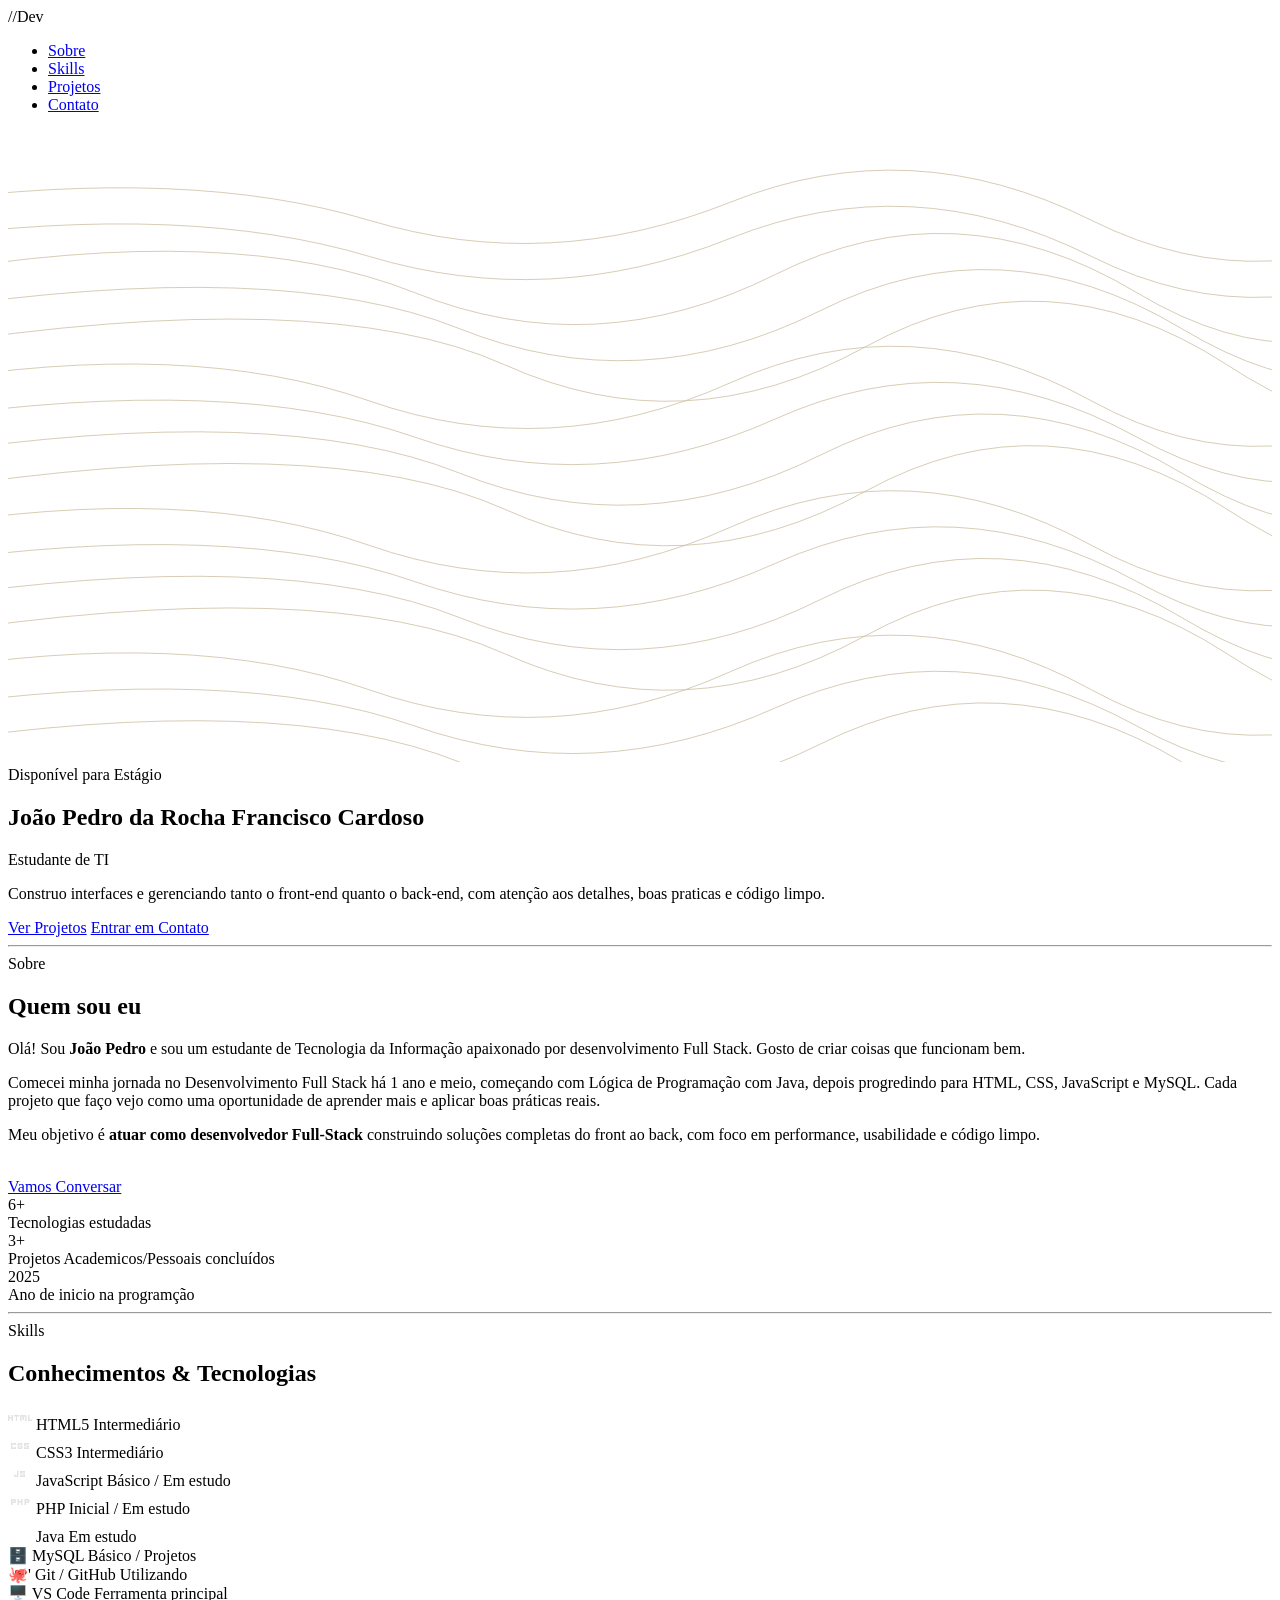
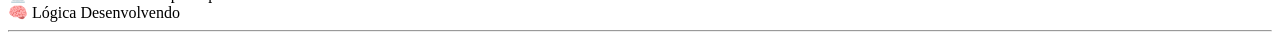
==== index.html @ 2a42d1b7 "Adicionando HTML e o CSS no códiogo." ====
<!doctype html>
<html lang="pt-BR">
  <head>
    <meta charset="UTF-8" />
    <meta name="viewport" content="width=device-width, initial-scale=1.0" />
    <title>Portfolio - Dev</title>
    <link rel="stylesheet" href="css/style.css" />
  </head>
  <body>
    <div class="cursor" id="cursor"></div>
    <div class="cursor-ring" id="cursor-ring"></div>

    <div id="progress-bar"></div>

    <header id="header">
      <div class="logo"><span>//</span>Dev</div>

      <nav id="nav">
        <ul>
          <li><a href="#sobre">Sobre</a></li>
          <li><a href="#conhecimento">Skills</a></li>
          <li><a href="#projetos">Projetos</a></li>
          <li><a href="#contato">Contato</a></li>
        </ul>
      </nav>

      <div class="hamburger" id="hamburger" aria-label="Menu">
        <span></span>
        <span></span>
        <span></span>
      </div>
    </header>

    <section id="hero">
      <div class="hero-lines" aria-hidden="true">
        <svg
          viewBox="0 0 1400 700"
          preserveAspectRatio="xMidYMid slice"
          xmlns="http://www.w3.org/2000/svg"
        >
          <g stroke="#c8b89a" stroke-width="0.8" fill="none">
            <path d="M-100,80 Q200,40 400,100 T800,80 T1200,100 T1600,80" />
            <path d="M-100,120 Q200,80 400,140 T800,120 T1200,140 T1600,120" />
            <path d="M-100,160 Q250,100 450,180 T850,160 T1250,180 T1600,160" />
            <path d="M-100,200 Q300,140 500,220 T900,200 T1300,220 T1600,200" />
            <path d="M-100,240 Q350,170 550,260 T950,240 T1350,260 T1600,240" />
            <path d="M-100,280 Q200,230 400,300 T800,280 T1200,300 T1600,280" />
            <path d="M-100,320 Q250,270 450,340 T850,320 T1250,340 T1600,320" />
            <path d="M-100,360 Q300,300 500,380 T900,360 T1300,380 T1600,360" />
            <path d="M-100,400 Q350,330 550,420 T950,400 T1350,420 T1600,400" />
            <path d="M-100,440 Q200,390 400,460 T800,440 T1200,460 T1600,440" />
            <path d="M-100,480 Q250,430 450,500 T850,480 T1250,500 T1600,480" />
            <path d="M-100,520 Q300,460 500,540 T900,520 T1300,540 T1600,520" />
            <path d="M-100,560 Q350,490 550,580 T950,560 T1350,580 T1600,560" />
            <path d="M-100,600 Q200,550 400,620 T800,600 T1200,620 T1600,600" />
            <path d="M-100,640 Q250,590 450,660 T850,640 T1250,660 T1600,640" />
            <path d="M-100,680 Q300,620 500,700 T900,680 T1300,700 T1600,680" />
          </g>
        </svg>
      </div>

      <div class="hero-content">
        <div class="hero-tag">Disponível para Estágio</div>
        <h1 class="hero-name">João Pedro da Rocha Francisco Cardoso</h1>
        <p class="hero-title">Estudante de TI</p>
        <p class="hero-desc">
          Construo interfaces e gerenciando tanto o front-end quanto o back-end,
          com atenção aos detalhes, boas praticas e código limpo.
        </p>
      </div>
      <div class="hero-cta">
        <a href="#projetos" class="btn"><span>Ver Projetos</span></a>
        <a href="#contato" class="btn btn-outline"
          ><span>Entrar em Contato</span></a
        >
      </div>
    </section>

    <hr class="divider" />

    <section id="sobre">
      <div class="section-label" data-num="01">Sobre</div>
      <h2 class="section-title">Quem sou eu</h2>

      <div class="sobre-grind reveal">
        <div class="sobre-text">
          <p>
            Olá! Sou <strong>João Pedro</strong> e sou um estudante de
            Tecnologia da Informação apaixonado por desenvolvimento Full Stack.
            Gosto de criar coisas que funcionam bem.
          </p>
          <p>
            Comecei minha jornada no Desenvolvimento Full Stack há 1 ano e meio,
            começando com Lógica de Programação com Java, depois progredindo
            para HTML, CSS, JavaScript e MySQL. Cada projeto que faço vejo como
            uma oportunidade de aprender mais e aplicar boas práticas reais.
          </p>
          <p>
            Meu objetivo é
            <strong> atuar como desenvolvedor Full-Stack</strong> construindo
            soluções completas do front ao back, com foco em performance,
            usabilidade e código limpo.
          </p>
          <br />
          <a href="#contato" class="btn btn-outline"
            ><span>Vamos Conversar</span></a
          >
        </div>

        <div class="sobre-stats">
          <div class="stat-item">
            <div class="stat-num">6<span>+ </span></div>
            <div class="stat-label">Tecnologias estudadas</div>
          </div>
          <div class="stat-item">
            <div class="stat-num">3<span>+ </span></div>
            <div class="stat-label">
              Projetos Academicos/Pessoais concluídos
            </div>
          </div>
          <div class="stat-item">
            <div class="stat-num">20<span>25</span></div>
            <div class="stat-label">Ano de inicio na programção</div>
          </div>
        </div>
      </div>
    </section>

    <hr class="divider" />

    <section id="conhecimentos">
      <div class="section-label" data-num="02">Skills</div>
      <h2 class="section-title">Conhecimentos &amp; Tecnologias</h2>

      <div class="skills-grid reveal">
        <div class="skill-card">
          <span class="skill-icon"><img src="img/html_24dp_E3E3E3_FILL0_wght400_GRAD0_opsz24.png" alt="HTML"></span>
          <span class="skill-name">HTML5</span>
          <span class="skill-level">Intermediário</span>
        </div>
        <div class="skill-card">
          <span class="skill-icon"><img src="img/css_24dp_E3E3E3_FILL0_wght400_GRAD0_opsz24.png" alt="CSS"></span>
          <span class="skill-name">CSS3</span>
          <span class="skill-level">Intermediário</span>
        </div>
        <div class="skill-card">
          <span class="skill-icon"><img src="img/javascript_24dp_E3E3E3_FILL0_wght400_GRAD0_opsz24.png" alt="JavaScript"></span>
          <span class="skill-name">JavaScript</span>
          <span class="skill-level">Básico / Em estudo</span>
        </div>
        <div class="skill-card">
          <span class="skill-icon"><img src="img/php_24dp_E3E3E3_FILL0_wght400_GRAD0_opsz24.png" alt="PHP"></span>
          <span class="skill-name">PHP</span>
          <span class="skill-level">Inicial / Em estudo</span>
        </div>
        <div class="skill-card">
          <span class="skill-icon"><img src="img/Java (4).png" alt="Java"></span>
          <span class="skill-name">Java</span>
          <span class="skill-level">Em estudo</span>
        </div>
        <div class="skill-card">
          <span class="skill-icon">🗄️</span>
          <span class="skill-name">MySQL</span>
          <span class="skill-level">Básico / Projetos</span>
        </div>
        <div class="skill-card">
          <span class="skill-icon">🐙'</span>
          <span class="skill-name">Git / GitHub</span>
          <span class="skill-level">Utilizando</span>
        </div>
        <div class="skill-card">
          <span class="skill-icon">🖥️</span>
          <span class="skill-name">VS Code</span>
          <span class="skill-level">Ferramenta principal</span>
        </div>
        <div class="skill-card">
          <span class="skill-icon">🧠</span>
          <span class="skill-name">Lógica</span>
          <span class="skill-level">Desenvolvendo</span>
        </div>
      </div>
    </section>

    <hr class="divider" />
  </body>
</html>
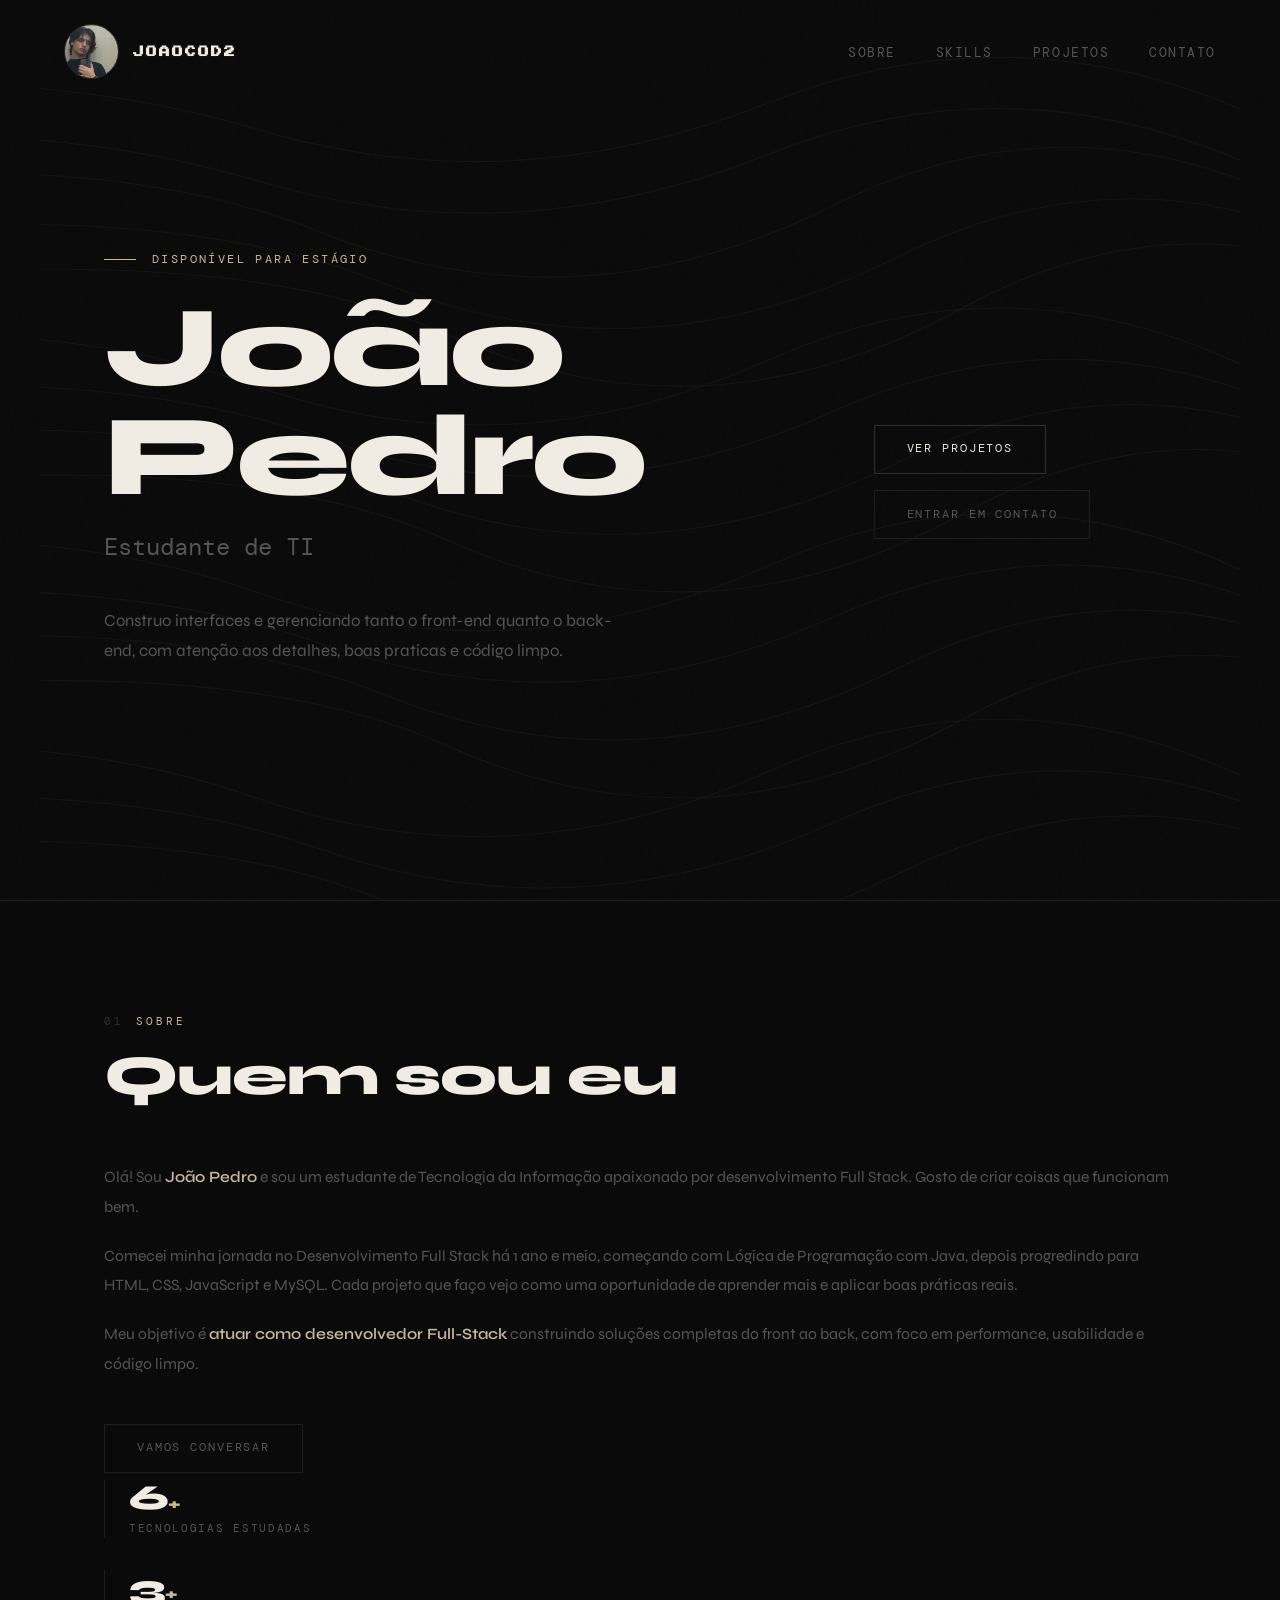
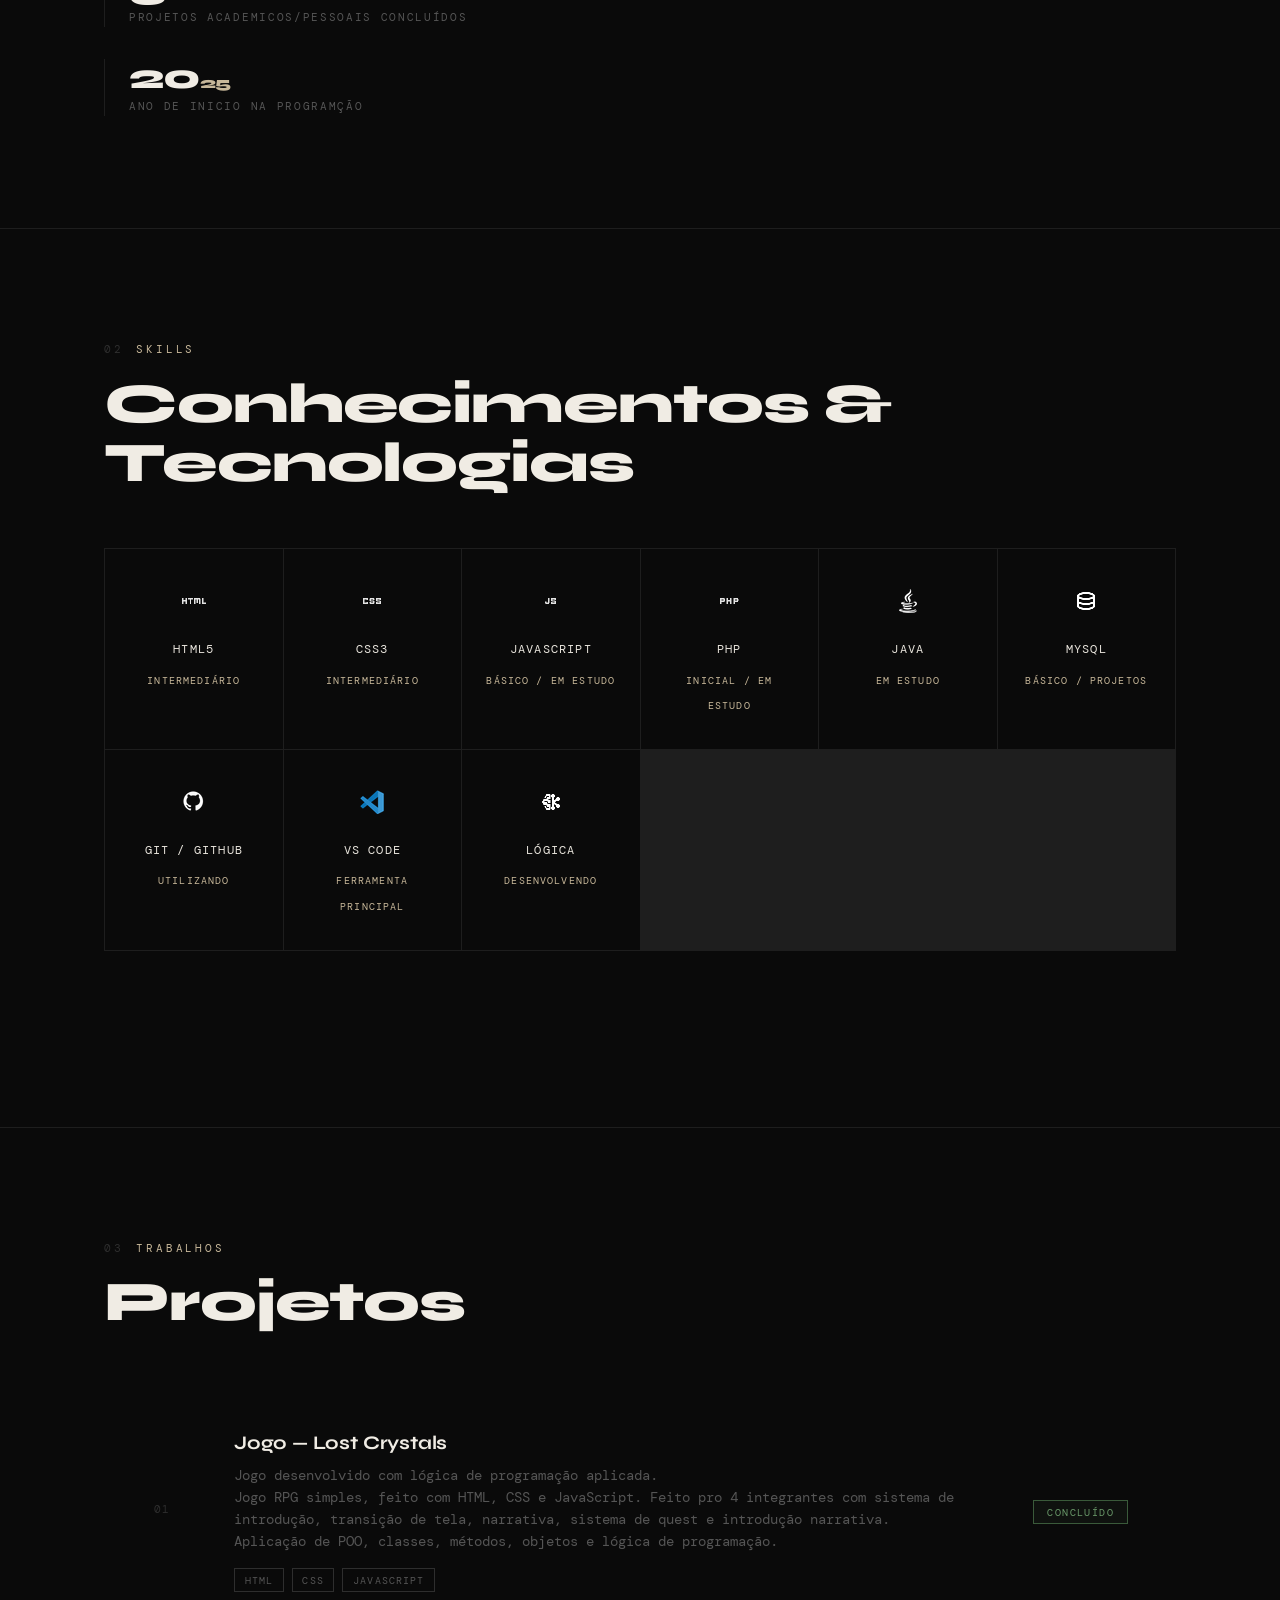
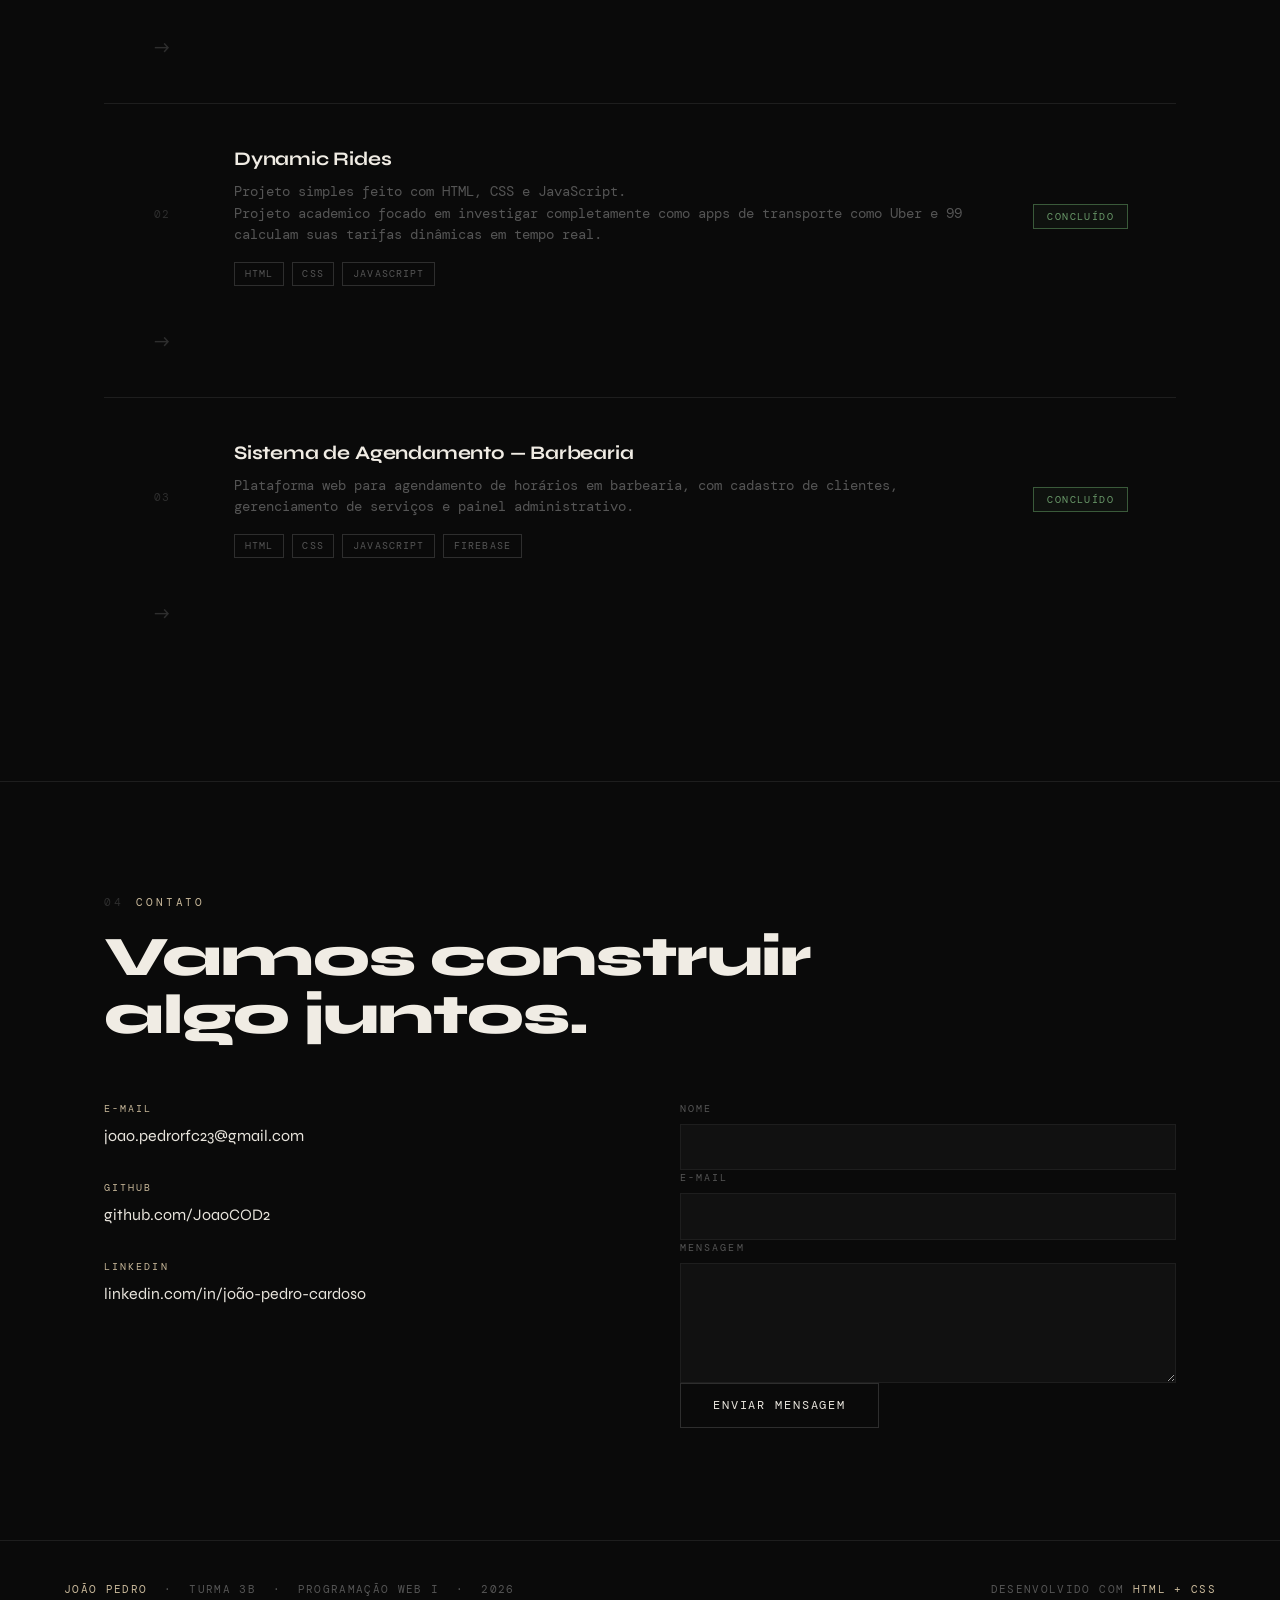
==== commit b59e99ed: "Corrigindo problemas para fazer deploy no GitHub Pages!" ====
--- a/index.html
+++ b/index.html
@@ -1,186 +1,413 @@
 <!doctype html>
 <html lang="pt-BR">
-  <head>
-    <meta charset="UTF-8" />
-    <meta name="viewport" content="width=device-width, initial-scale=1.0" />
-    <title>Portfolio - Dev</title>
-    <link rel="stylesheet" href="css/style.css" />
-  </head>
-  <body>
-    <div class="cursor" id="cursor"></div>
-    <div class="cursor-ring" id="cursor-ring"></div>
-
-    <div id="progress-bar"></div>
-
-    <header id="header">
-      <div class="logo"><span>//</span>Dev</div>
-
-      <nav id="nav">
-        <ul>
-          <li><a href="#sobre">Sobre</a></li>
-          <li><a href="#conhecimento">Skills</a></li>
-          <li><a href="#projetos">Projetos</a></li>
-          <li><a href="#contato">Contato</a></li>
-        </ul>
-      </nav>
-
-      <div class="hamburger" id="hamburger" aria-label="Menu">
-        <span></span>
-        <span></span>
-        <span></span>
-      </div>
-    </header>
-
-    <section id="hero">
-      <div class="hero-lines" aria-hidden="true">
-        <svg
-          viewBox="0 0 1400 700"
-          preserveAspectRatio="xMidYMid slice"
-          xmlns="http://www.w3.org/2000/svg"
-        >
-          <g stroke="#c8b89a" stroke-width="0.8" fill="none">
-            <path d="M-100,80 Q200,40 400,100 T800,80 T1200,100 T1600,80" />
-            <path d="M-100,120 Q200,80 400,140 T800,120 T1200,140 T1600,120" />
-            <path d="M-100,160 Q250,100 450,180 T850,160 T1250,180 T1600,160" />
-            <path d="M-100,200 Q300,140 500,220 T900,200 T1300,220 T1600,200" />
-            <path d="M-100,240 Q350,170 550,260 T950,240 T1350,260 T1600,240" />
-            <path d="M-100,280 Q200,230 400,300 T800,280 T1200,300 T1600,280" />
-            <path d="M-100,320 Q250,270 450,340 T850,320 T1250,340 T1600,320" />
-            <path d="M-100,360 Q300,300 500,380 T900,360 T1300,380 T1600,360" />
-            <path d="M-100,400 Q350,330 550,420 T950,400 T1350,420 T1600,400" />
-            <path d="M-100,440 Q200,390 400,460 T800,440 T1200,460 T1600,440" />
-            <path d="M-100,480 Q250,430 450,500 T850,480 T1250,500 T1600,480" />
-            <path d="M-100,520 Q300,460 500,540 T900,520 T1300,540 T1600,520" />
-            <path d="M-100,560 Q350,490 550,580 T950,560 T1350,580 T1600,560" />
-            <path d="M-100,600 Q200,550 400,620 T800,600 T1200,620 T1600,600" />
-            <path d="M-100,640 Q250,590 450,660 T850,640 T1250,660 T1600,640" />
-            <path d="M-100,680 Q300,620 500,700 T900,680 T1300,700 T1600,680" />
-          </g>
-        </svg>
-      </div>
-
-      <div class="hero-content">
-        <div class="hero-tag">Disponível para Estágio</div>
-        <h1 class="hero-name">João Pedro da Rocha Francisco Cardoso</h1>
-        <p class="hero-title">Estudante de TI</p>
-        <p class="hero-desc">
-          Construo interfaces e gerenciando tanto o front-end quanto o back-end,
-          com atenção aos detalhes, boas praticas e código limpo.
+
+<head>
+  <meta charset="UTF-8" />
+  <meta name="viewport" content="width=device-width, initial-scale=1.0" />
+  <title>Portfolio - Dev</title>
+  <link rel="stylesheet" href="css/style.css" />
+</head>
+
+<body>
+  <div id="progress-bar"></div>
+
+  <header id="header">
+    <div class="logo reveal">
+      <img src="img/icone.jpg" alt="Logo João Pedro" class="logo-icon" />
+      <span class="logo-text">JOAOCOD2</span>
+    </div>
+
+    <nav id="nav">
+      <ul>
+        <li><a href="#sobre">Sobre</a></li>
+        <li><a href="#conhecimento">Skills</a></li>
+        <li><a href="#projetos">Projetos</a></li>
+        <li><a href="#contato">Contato</a></li>
+      </ul>
+    </nav>
+
+    <div class="hamburger" id="hamburger" aria-label="Menu">
+      <span></span>
+      <span></span>
+      <span></span>
+    </div>
+  </header>
+
+  <section id="hero">
+    <div class="hero-lines" aria-hidden="true">
+      <svg viewBox="0 0 1400 700" preserveAspectRatio="xMidYMid slice" xmlns="http://www.w3.org/2000/svg">
+        <g stroke="#c8b89a" stroke-width="0.8" fill="none">
+          <path d="M-100,80 Q200,40 400,100 T800,80 T1200,100 T1600,80" />
+          <path d="M-100,120 Q200,80 400,140 T800,120 T1200,140 T1600,120" />
+          <path d="M-100,160 Q250,100 450,180 T850,160 T1250,180 T1600,160" />
+          <path d="M-100,200 Q300,140 500,220 T900,200 T1300,220 T1600,200" />
+          <path d="M-100,240 Q350,170 550,260 T950,240 T1350,260 T1600,240" />
+          <path d="M-100,280 Q200,230 400,300 T800,280 T1200,300 T1600,280" />
+          <path d="M-100,320 Q250,270 450,340 T850,320 T1250,340 T1600,320" />
+          <path d="M-100,360 Q300,300 500,380 T900,360 T1300,380 T1600,360" />
+          <path d="M-100,400 Q350,330 550,420 T950,400 T1350,420 T1600,400" />
+          <path d="M-100,440 Q200,390 400,460 T800,440 T1200,460 T1600,440" />
+          <path d="M-100,480 Q250,430 450,500 T850,480 T1250,500 T1600,480" />
+          <path d="M-100,520 Q300,460 500,540 T900,520 T1300,540 T1600,520" />
+          <path d="M-100,560 Q350,490 550,580 T950,560 T1350,580 T1600,560" />
+          <path d="M-100,600 Q200,550 400,620 T800,600 T1200,620 T1600,600" />
+          <path d="M-100,640 Q250,590 450,660 T850,640 T1250,660 T1600,640" />
+          <path d="M-100,680 Q300,620 500,700 T900,680 T1300,700 T1600,680" />
+        </g>
+      </svg>
+    </div>
+
+    <div class="hero-content">
+      <div class="hero-tag">Disponível para Estágio</div>
+      <h1 class="hero-name">João Pedro</h1>
+      <p class="hero-title">Estudante de TI</p>
+      <p class="hero-desc">
+        Construo interfaces e gerenciando tanto o front-end quanto o back-end,
+        com atenção aos detalhes, boas praticas e código limpo.
+      </p>
+    </div>
+    <div class="hero-cta">
+      <a href="#projetos" class="btn"><span>Ver Projetos</span></a>
+      <a href="#contato" class="btn btn-outline"><span>Entrar em Contato</span></a>
+    </div>
+  </section>
+
+  <hr class="divider" />
+
+  <section id="sobre">
+    <div class="section-label" data-num="01">Sobre</div>
+    <h2 class="section-title">Quem sou eu</h2>
+
+    <div class="sobre-grind reveal">
+      <div class="sobre-text">
+        <p>
+          Olá! Sou <strong>João Pedro</strong> e sou um estudante de
+          Tecnologia da Informação apaixonado por desenvolvimento Full Stack.
+          Gosto de criar coisas que funcionam bem.
         </p>
-      </div>
-      <div class="hero-cta">
-        <a href="#projetos" class="btn"><span>Ver Projetos</span></a>
-        <a href="#contato" class="btn btn-outline"
-          ><span>Entrar em Contato</span></a
-        >
-      </div>
-    </section>
-
-    <hr class="divider" />
-
-    <section id="sobre">
-      <div class="section-label" data-num="01">Sobre</div>
-      <h2 class="section-title">Quem sou eu</h2>
-
-      <div class="sobre-grind reveal">
-        <div class="sobre-text">
-          <p>
-            Olá! Sou <strong>João Pedro</strong> e sou um estudante de
-            Tecnologia da Informação apaixonado por desenvolvimento Full Stack.
-            Gosto de criar coisas que funcionam bem.
+        <p>
+          Comecei minha jornada no Desenvolvimento Full Stack há 1 ano e meio,
+          começando com Lógica de Programação com Java, depois progredindo
+          para HTML, CSS, JavaScript e MySQL. Cada projeto que faço vejo como
+          uma oportunidade de aprender mais e aplicar boas práticas reais.
+        </p>
+        <p>
+          Meu objetivo é
+          <strong> atuar como desenvolvedor Full-Stack</strong> construindo
+          soluções completas do front ao back, com foco em performance,
+          usabilidade e código limpo.
+        </p>
+        <br />
+        <a href="#contato" class="btn btn-outline"><span>Vamos Conversar</span></a>
+      </div>
+
+      <div class="sobre-stats">
+        <div class="stat-item">
+          <div class="stat-num">6<span>+ </span></div>
+          <div class="stat-label">Tecnologias estudadas</div>
+        </div>
+        <div class="stat-item">
+          <div class="stat-num">3<span>+ </span></div>
+          <div class="stat-label">
+            Projetos Academicos/Pessoais concluídos
+          </div>
+        </div>
+        <div class="stat-item">
+          <div class="stat-num">20<span>25</span></div>
+          <div class="stat-label">Ano de inicio na programção</div>
+        </div>
+      </div>
+    </div>
+  </section>
+
+  <hr class="divider" />
+
+  <section id="conhecimento">
+    <div class="section-label" data-num="02">Skills</div>
+    <h2 class="section-title">Conhecimentos &amp; Tecnologias</h2>
+
+    <div class="skills-grid reveal">
+      <div class="skill-card">
+        <span class="skill-icon"><img src="img/html_24dp_E3E3E3_FILL0_wght400_GRAD0_opsz24.png" alt="HTML"></span>
+        <span class="skill-name">HTML5</span>
+        <span class="skill-level">Intermediário</span>
+      </div>
+      <div class="skill-card">
+        <span class="skill-icon"><img src="img/css_24dp_E3E3E3_FILL0_wght400_GRAD0_opsz24.png" alt="CSS"></span>
+        <span class="skill-name">CSS3</span>
+        <span class="skill-level">Intermediário</span>
+      </div>
+      <div class="skill-card">
+        <span class="skill-icon"><img src="img/javascript_24dp_E3E3E3_FILL0_wght400_GRAD0_opsz24.png"
+            alt="JavaScript"></span>
+        <span class="skill-name">JavaScript</span>
+        <span class="skill-level">Básico / Em estudo</span>
+      </div>
+      <div class="skill-card">
+        <span class="skill-icon"><img src="img/php_24dp_E3E3E3_FILL0_wght400_GRAD0_opsz24.png" alt="PHP"></span>
+        <span class="skill-name">PHP</span>
+        <span class="skill-level">Inicial / Em estudo</span>
+      </div>
+      <div class="skill-card">
+        <span class="skill-icon"><img src="img/Java (4).png" alt="Java"></span>
+        <span class="skill-name">Java</span>
+        <span class="skill-level">Em estudo</span>
+      </div>
+      <div class="skill-card">
+        <span class="skill-icon"><img src="img/database_24dp_FFFFFF_FILL0_wght400_GRAD0_opsz24.png"
+            alt="Database"></span>
+        <span class="skill-name">MySQL</span>
+        <span class="skill-level">Básico / Projetos</span>
+      </div>
+      <div class="skill-card">
+        <span class="skill-icon"><img src="img/Design sem nome (1).png" alt="Git"></span>
+        <span class="skill-name">Git / GitHub</span>
+        <span class="skill-level">Utilizando</span>
+      </div>
+      <div class="skill-card">
+        <span class="skill-icon"><img src="img/Design sem nome (2).png" alt="VS Code"></span>
+        <span class="skill-name">VS Code</span>
+        <span class="skill-level">Ferramenta principal</span>
+      </div>
+      <div class="skill-card">
+        <span class="skill-icon"><img src="img/network_intel_node_24dp_FFFFFF_FILL0_wght400_GRAD0_opsz24.png"
+            alt="Lógica"></span>
+        <span class="skill-name">Lógica</span>
+        <span class="skill-level">Desenvolvendo</span>
+      </div>
+    </div>
+  </section>
+
+  <hr class="divider" />
+
+  <section id="projetos">
+    <div class="section-label" data-num="03">Trabalhos</div>
+    <h2 class="section-title">Projetos</h2>
+
+    <div class="projects-list reveal">
+
+      <a href="https://joaocod2.github.io/Jogo/" target="_blank" class="project-card">
+        <span class="project-num">01</span>
+        <div class="project-info">
+          <h3 class="project-title">Jogo — Lost Crystals</h3>
+          <p class="project-desc">
+            Jogo desenvolvido com lógica de programação aplicada. <br />
+            Jogo RPG simples, feito com HTML, CSS e JavaScript. Feito pro 4 integrantes com sistema de introdução,
+            transição de tela, narrativa, sistema de quest e introdução narrativa. <br />
+            Aplicação de POO, classes, métodos, objetos e lógica de programação.
           </p>
-          <p>
-            Comecei minha jornada no Desenvolvimento Full Stack há 1 ano e meio,
-            começando com Lógica de Programação com Java, depois progredindo
-            para HTML, CSS, JavaScript e MySQL. Cada projeto que faço vejo como
-            uma oportunidade de aprender mais e aplicar boas práticas reais.
+          <div class="project-tags">
+            <span class="tag">HTML</span>
+            <span class="tag">CSS</span>
+            <span class="tag">JavaScript</span>
+          </div>
+        </div>
+        <div class="project-status">
+          <span class="status-badge done">Concluído</span>
+        </div>
+        <span class="project-arrow">→</span>
+      </a>
+
+      <a href="https://joaocod2.github.io/DynamicRides/" target="_blank" class="project-card">
+        <span class="project-num">02</span>
+        <div class="project-info">
+          <h3 class="project-title">Dynamic Rides</h3>
+          <p class="project-desc">
+            Projeto simples feito com HTML, CSS e JavaScript. <br />
+            Projeto academico focado em investigar completamente como apps de transporte como Uber e 99 calculam suas
+            tarifas dinâmicas em tempo real.
           </p>
-          <p>
-            Meu objetivo é
-            <strong> atuar como desenvolvedor Full-Stack</strong> construindo
-            soluções completas do front ao back, com foco em performance,
-            usabilidade e código limpo.
+          <div class="project-tags">
+            <span class="tag">HTML</span>
+            <span class="tag">CSS</span>
+            <span class="tag">JavaScript</span>
+          </div>
+        </div>
+        <div class="project-status">
+          <span class="status-badge done">Concluído</span>
+        </div>
+        <span class="project-arrow">→</span>
+      </a>
+
+      <a href="https://barbearia-premium-78b71.web.app/" target="_blank" class="project-card">
+        <span class="project-num">03</span>
+        <div class="project-info">
+          <h3 class="project-title">Sistema de Agendamento — Barbearia</h3>
+          <p class="project-desc">
+            Plataforma web para agendamento de horários em barbearia, com cadastro de clientes,
+            gerenciamento de serviços e painel administrativo.
           </p>
-          <br />
-          <a href="#contato" class="btn btn-outline"
-            ><span>Vamos Conversar</span></a
-          >
-        </div>
-
-        <div class="sobre-stats">
-          <div class="stat-item">
-            <div class="stat-num">6<span>+ </span></div>
-            <div class="stat-label">Tecnologias estudadas</div>
-          </div>
-          <div class="stat-item">
-            <div class="stat-num">3<span>+ </span></div>
-            <div class="stat-label">
-              Projetos Academicos/Pessoais concluídos
-            </div>
-          </div>
-          <div class="stat-item">
-            <div class="stat-num">20<span>25</span></div>
-            <div class="stat-label">Ano de inicio na programção</div>
-          </div>
-        </div>
-      </div>
-    </section>
-
-    <hr class="divider" />
-
-    <section id="conhecimentos">
-      <div class="section-label" data-num="02">Skills</div>
-      <h2 class="section-title">Conhecimentos &amp; Tecnologias</h2>
-
-      <div class="skills-grid reveal">
-        <div class="skill-card">
-          <span class="skill-icon"><img src="img/html_24dp_E3E3E3_FILL0_wght400_GRAD0_opsz24.png" alt="HTML"></span>
-          <span class="skill-name">HTML5</span>
-          <span class="skill-level">Intermediário</span>
-        </div>
-        <div class="skill-card">
-          <span class="skill-icon"><img src="img/css_24dp_E3E3E3_FILL0_wght400_GRAD0_opsz24.png" alt="CSS"></span>
-          <span class="skill-name">CSS3</span>
-          <span class="skill-level">Intermediário</span>
-        </div>
-        <div class="skill-card">
-          <span class="skill-icon"><img src="img/javascript_24dp_E3E3E3_FILL0_wght400_GRAD0_opsz24.png" alt="JavaScript"></span>
-          <span class="skill-name">JavaScript</span>
-          <span class="skill-level">Básico / Em estudo</span>
-        </div>
-        <div class="skill-card">
-          <span class="skill-icon"><img src="img/php_24dp_E3E3E3_FILL0_wght400_GRAD0_opsz24.png" alt="PHP"></span>
-          <span class="skill-name">PHP</span>
-          <span class="skill-level">Inicial / Em estudo</span>
-        </div>
-        <div class="skill-card">
-          <span class="skill-icon"><img src="img/Java (4).png" alt="Java"></span>
-          <span class="skill-name">Java</span>
-          <span class="skill-level">Em estudo</span>
-        </div>
-        <div class="skill-card">
-          <span class="skill-icon">🗄️</span>
-          <span class="skill-name">MySQL</span>
-          <span class="skill-level">Básico / Projetos</span>
-        </div>
-        <div class="skill-card">
-          <span class="skill-icon">🐙'</span>
-          <span class="skill-name">Git / GitHub</span>
-          <span class="skill-level">Utilizando</span>
-        </div>
-        <div class="skill-card">
-          <span class="skill-icon">🖥️</span>
-          <span class="skill-name">VS Code</span>
-          <span class="skill-level">Ferramenta principal</span>
-        </div>
-        <div class="skill-card">
-          <span class="skill-icon">🧠</span>
-          <span class="skill-name">Lógica</span>
-          <span class="skill-level">Desenvolvendo</span>
-        </div>
-      </div>
-    </section>
-
-    <hr class="divider" />
-  </body>
-</html>
+          <div class="project-tags">
+            <span class="tag">HTML</span>
+            <span class="tag">CSS</span>
+            <span class="tag">JavaScript</span>
+            <span class="tag">Firebase</span>
+          </div>
+        </div>
+        <div class="project-status">
+          <span class="status-badge done">Concluído</span>
+        </div>
+        <span class="project-arrow">→</span>
+      </a>
+
+    </div>
+  </section>
+
+  <hr class="divider" />
+
+  <section id="contato">
+    <div class="section-label" data-num="04">Contato</div>
+    <h2 class="section-title">Vamos construir<br>algo juntos.</h2>
+
+    <div class="contact-grid reveal">
+
+      <div class="contact-info">
+        <div class="contact-item">
+          <span class="contact-item-label">E-mail</span>
+          <span class="contact-item-value">
+            <a href="mailto:joao.pedrorfc23@gmail.com">joao.pedrorfc23@gmail.com</a>
+          </span>
+        </div>
+        <div class="contact-item">
+          <span class="contact-item-label">GitHub</span>
+          <span class="contact-item-value">
+            <a href="https://github.com/JoaoCOD2" target="_blank" rel="noopener">github.com/JoaoCOD2</a>
+          </span>
+        </div>
+        <div class="contact-item">
+          <span class="contact-item-label">LinkedIn</span>
+          <span class="contact-item-value">
+            <a href="https://www.linkedin.com/in/jo%C3%A3o-pedro-cardoso-a6bbb4368/" target="_blank"
+              rel="noopener">linkedin.com/in/joão-pedro-cardoso</a>
+          </span>
+        </div>
+      </div>
+    <!-- Form Spree é um site que permite criar formulários de contato sem precisar de backend-->
+      <div class="contact-form">
+        <form id="contactForm">
+          <div class="form-group">
+            <label for="name">Nome</label>
+            <input type="text" id="name" name="name" required>
+          </div>
+          <div class="form-group">
+            <label for="email">E-mail</label>
+            <input type="email" id="email" name="email" required>
+          </div>
+          <div class="form-group">
+            <label for="message">Mensagem</label>
+            <textarea id="message" name="message" required></textarea>
+          </div>
+          <button type="submit" class="btn"><span>Enviar Mensagem</span></button>
+        </form>
+        <div id="formMessage" style="margin-top: 1rem; display: none;"></div>
+      </div>
+
+    </div>
+  </section>
+
+  <footer>
+    <p class="footer-text">
+      <span class="footer-accent">João Pedro</span> &nbsp;·&nbsp;
+      Turma 3B &nbsp;·&nbsp;
+      Programação Web I &nbsp;·&nbsp;
+      2026
+    </p>
+    <p class="footer-text">
+      Desenvolvido com <span class="footer-accent">HTML + CSS</span>
+    </p>
+  </footer>
+  <script>
+    // ── Header scroll
+    const header = document.getElementById('header');
+    window.addEventListener('scroll', () => {
+      header.classList.toggle('scrolled', window.scrollY > 40);
+    });
+
+    
+    // ── Scroll reveal
+    const reveals = document.querySelectorAll('.reveal');
+    const observer = new IntersectionObserver((entries) => {
+      entries.forEach(entry => {
+        if (entry.isIntersecting) {
+          entry.target.classList.add('visible');
+          observer.unobserve(entry.target);
+        }
+      });
+    }, { threshold: 0.1 });
+
+    reveals.forEach(el => observer.observe(el));
+
+    // ── Hamburger
+    const hamburger = document.getElementById('hamburger');
+    const nav = document.getElementById('nav');
+
+    hamburger.addEventListener('click', () => {
+      hamburger.classList.toggle('open');
+      nav.classList.toggle('open');
+    });
+
+    nav.querySelectorAll('a').forEach(link => {
+      link.addEventListener('click', () => {
+        hamburger.classList.remove('open');
+        nav.classList.remove('open');
+      });
+    });
+
+    // ── Formulário de contato (com AJAX para não sair da página)
+    const contactForm = document.getElementById('contactForm');
+    const formMessage = document.getElementById('formMessage');
+
+    contactForm.addEventListener('submit', async (e) => {
+      e.preventDefault();
+      
+      const formData = new FormData(contactForm);
+      const data = Object.fromEntries(formData);
+      
+      // Validação básica
+      if (!data.name || !data.email || !data.message) {
+        showMessage('Por favor, preencha todos os campos.', 'error');
+        return;
+      }
+      
+      // Validação de email mais forte (formato)
+      const emailRegex = /^[a-zA-Z0-9._%+-]+@[a-zA-Z0-9.-]+\.[a-zA-Z]{2,}$/;
+      if (!emailRegex.test(data.email)) {
+        showMessage('Por favor, insira um e-mail válido (ex.: nome@dominio.com).', 'error');
+        return;
+      }
+      
+      // Envio para Formspree via AJAX
+      try {
+        const response = await fetch('https://formspree.io/f/meevnkoe', {
+          method: 'POST',
+          headers: {
+            'Content-Type': 'application/json'
+          },
+          body: JSON.stringify(data)
+        });
+        
+        if (response.ok) {
+          showMessage('Mensagem enviada com sucesso! Obrigado pelo contato.', 'success');
+          contactForm.reset();
+        } else {
+          showMessage('Erro ao enviar mensagem. Tente novamente.', 'error');
+        }
+      } catch (error) {
+        showMessage('Erro de conexão. Verifique sua internet.', 'error');
+      }
+    });
+
+    function showMessage(text, type) {
+      formMessage.textContent = text;
+      formMessage.style.display = 'block';
+      formMessage.style.color = type === 'success' ? 'var(--accent)' : '#ff6b6b';
+      formMessage.style.fontFamily = 'var(--font-mono)';
+      formMessage.style.fontSize = '0.8rem';
+      setTimeout(() => {
+        formMessage.style.display = 'none';
+      }, 5000);
+    }
+  </script>
+</body>
+
+</html>
--- a/css/style.css
+++ b/css/style.css
@@ -0,0 +1,897 @@
+@import url('https://fonts.googleapis.com/css2?family=Press+Start+2P&family=Syne:wght@400;600;700;800&family=DM+Mono:ital,wght@0,300;0,400;1,300&display=swap');
+
+*,
+*::before,
+*::after {
+  margin: 0;
+  padding: 0;
+  box-sizing: border-box;
+}
+
+:root {
+  --bg: #0a0a0a;
+  --surface: #111111;
+  --border: #1e1e1e;
+  --border-hi: #2e2e2e;
+  --text: #e8e4dc;
+  --muted: #555;
+  --accent: #c8b89a;
+  --accent2: #7a6a58;
+  --white: #f0ece4;
+  --font-display: 'Syne', sans-serif;
+  --font-mono: 'DM Mono', monospace;
+}
+
+html {
+  scroll-behavior: smooth;
+  scroll-padding-top: 80px;
+}
+
+body {
+  background-color: var(--bg);
+  color: var(--text);
+  font-family: var(--font-display);
+  line-height: 1.6;
+  overflow-x: hidden;
+  cursor: auto;
+}
+
+
+
+
+
+body::before {
+  content: '';
+  position: fixed;
+  inset: 0;
+  background-image: url("data:image/svg+xml,%3Csvg viewBox='0 0 256 256' xmlns='http://www.w3.org/2000/svg'%3E%3Cfilter id='noise'%3E%3CfeTurbulence type='fractalNoise' baseFrequency='0.9' numOctaves='4' stitchTiles='stitch'/%3E%3C/filter%3E%3Crect width='100%25' height='100%25' filter='url(%23noise)' opacity='0.04'/%3E%3C/svg%3E");
+  pointer-events: none;
+  z-index: 1000;
+  opacity: 0.4;
+}
+
+header {
+  position: fixed;
+  top: 0;
+  left: 0;
+  right: 0;
+  z-index: 900;
+  padding: 1.5rem 4rem;
+  display: flex;
+  align-items: center;
+  justify-content: space-between;
+  border-bottom: 1px solid transparent;
+  transition: border-color 0.4s, background 0.4s;
+}
+
+header.scrolled {
+  background: rgba(10, 10, 10, 0.92);
+  backdrop-filter: blur(12px);
+  border-color: var(--border);
+}
+
+.logo {
+  display: flex;
+  align-items: center;
+  gap: 0.9rem;
+  font-family: var(--font-mono);
+  font-size: 0.95rem;
+  font-weight: 700;
+  letter-spacing: 0.12em;
+  color: var(--white);
+  text-transform: uppercase;
+}
+
+.logo-icon {
+  width: 55px;
+  height: 55px;
+  object-fit: cover;
+  border-radius: 50%;
+  border: 1px solid var(--border-hi);
+}
+
+.logo-text {
+  color: var(--white);
+  font-family: 'Press Start 2P', monospace;
+  font-size: 0.68rem;
+  letter-spacing: 0.18em;
+  text-transform: uppercase;
+  white-space: nowrap;
+  text-shadow: 0 0 1px rgba(255, 255, 255, 0.35);
+}
+
+nav ul {
+  list-style: none;
+  display: flex;
+  gap: 2.5rem;
+}
+
+nav a {
+  color: var(--muted);
+  text-decoration: none;
+  font-size: 0.8rem;
+  letter-spacing: 0.12em;
+  text-transform: uppercase;
+  font-family: var(--font-mono);
+  transition: color 0.3s;
+  position: relative;
+}
+
+nav a::after {
+  content: '';
+  position: absolute;
+  bottom: -4px;
+  left: 0;
+  width: 0;
+  height: 1px;
+  background: var(--accent);
+  transition: width 0.3s ease;
+}
+
+nav a:hover {
+  color: var(--accent);
+}
+
+nav a:hover::after {
+  width: 100%;
+}
+
+
+.hamburger {
+  display: none;
+  flex-direction: column;
+  gap: 5px;
+  cursor: pointer;
+  padding: 4px;
+}
+
+.hamburger span {
+  display: block;
+  width: 24px;
+  height: 1px;
+  background: var(--text);
+  transition: all 0.3s ease;
+}
+
+/* ─── HERO ─── */
+#hero {
+  min-height: 100vh;
+  display: flex;
+  align-items: center;
+  justify-content: center;
+  position: relative;
+  overflow: hidden;
+  padding: 8rem 4rem 4rem;
+}
+
+.hero-lines {
+  position: absolute;
+  inset: 0;
+  overflow: hidden;
+}
+
+.hero-lines svg {
+  width: 100%;
+  height: 100%;
+  opacity: 0.06;
+}
+
+.hero-content {
+  position: relative;
+  z-index: 2;
+  max-width: 900px;
+  text-align: left;
+}
+
+.hero-tag {
+  font-family: var(--font-mono);
+  font-size: 0.75rem;
+  letter-spacing: 0.2em;
+  color: var(--accent);
+  text-transform: uppercase;
+  margin-bottom: 1.5rem;
+  opacity: 0;
+  animation: fadeUp 0.8s ease 0.2s forwards;
+  display: flex;
+  align-items: center;
+  gap: 1rem;
+}
+
+.hero-tag::before {
+  content: '';
+  width: 32px;
+  height: 1px;
+  background: var(--accent);
+}
+
+.hero-name {
+  font-size: clamp(3.5rem, 9vw, 8rem);
+  font-weight: 800;
+  line-height: 0.95;
+  letter-spacing: -0.03em;
+  color: var(--white);
+  margin-bottom: 1rem;
+  opacity: 0;
+  animation: fadeUp 0.8s ease 0.4s forwards;
+}
+
+.hero-name em {
+  font-style: normal;
+  color: transparent;
+  -webkit-text-stroke: 1px var(--accent2);
+}
+
+.hero-title {
+  font-size: clamp(1rem, 2.5vw, 1.5rem);
+  font-weight: 400;
+  color: var(--muted);
+  margin-bottom: 2.5rem;
+  font-family: var(--font-mono);
+  opacity: 0;
+  animation: fadeUp 0.8s ease 0.6s forwards;
+}
+
+.hero-desc {
+  font-size: 1.05rem;
+  color: var(--muted);
+  max-width: 520px;
+  line-height: 1.8;
+  margin-bottom: 3rem;
+  opacity: 0;
+  animation: fadeUp 0.8s ease 0.8s forwards;
+}
+
+.hero-cta {
+  display: flex;
+  gap: 1rem;
+  flex-wrap: wrap;
+  opacity: 0;
+  animation: fadeUp 0.8s ease 1s forwards;
+}
+
+.btn {
+  display: inline-block;
+  padding: 0.85rem 2rem;
+  font-family: var(--font-mono);
+  font-size: 0.78rem;
+  letter-spacing: 0.15em;
+  text-transform: uppercase;
+  text-decoration: none;
+  border: 1px solid var(--border-hi);
+  color: var(--text);
+  background: transparent;
+  transition: all 0.3s ease;
+  cursor: pointer;
+  position: relative;
+  overflow: hidden;
+}
+
+.btn::before {
+  content: '';
+  position: absolute;
+  inset: 0;
+  background: var(--accent);
+  transform: translateX(-100%);
+  transition: transform 0.4s ease;
+  z-index: 0;
+}
+
+.btn:hover::before {
+  transform: translateX(0);
+}
+
+.btn:hover {
+  color: var(--bg);
+  border-color: var(--accent);
+}
+
+.btn span {
+  position: relative;
+  z-index: 1;
+}
+
+.btn-outline {
+  border-color: var(--border);
+  color: var(--muted);
+}
+
+.btn-outline:hover {
+  color: var(--bg);
+}
+
+
+.scroll-indicator {
+  position: absolute;
+  bottom: 3rem;
+  left: 50%;
+  transform: translateX(-50%);
+  display: flex;
+  flex-direction: column;
+  align-items: center;
+  gap: 0.5rem;
+  opacity: 0;
+  animation: fadeIn 1s ease 1.5s forwards;
+}
+
+.scroll-indicator span {
+  font-family: var(--font-mono);
+  font-size: 0.65rem;
+  letter-spacing: 0.15em;
+  color: var(--muted);
+  text-transform: uppercase;
+}
+
+.scroll-line {
+  width: 1px;
+  height: 48px;
+  background: linear-gradient(to bottom, var(--accent), transparent);
+  animation: scrollPulse 2s ease-in-out infinite;
+}
+
+.cursor,
+.cursor-ring {
+  display: none;
+}
+
+section {
+  padding: 7rem 4rem;
+  max-width: 1200px;
+  margin: 0 auto;
+}
+
+.section-label {
+  font-family: var(--font-mono);
+  font-size: 0.7rem;
+  letter-spacing: 0.25em;
+  color: var(--accent);
+  text-transform: uppercase;
+  margin-bottom: 1rem;
+  display: flex;
+  align-items: center;
+  gap: 0.8rem;
+}
+
+.section-label::before {
+  content: attr(data-num);
+  color: var(--border-hi);
+}
+
+.section-title {
+  font-size: clamp(2rem, 5vw, 3.5rem);
+  font-weight: 800;
+  letter-spacing: -0.02em;
+  color: var(--white);
+  margin-bottom: 3.5rem;
+  line-height: 1.05;
+}
+
+hr.divider {
+  border: none;
+  border-top: 1px solid var(--border);
+  margin: 0;
+}
+
+/* ─── SOBRE ─── */
+.sobre-grid {
+  display: grid;
+  grid-template-columns: 1fr 1fr;
+  gap: 5rem;
+  align-items: start;
+}
+
+.sobre-text p {
+  color: var(--muted);
+  line-height: 1.9;
+  margin-bottom: 1.2rem;
+  font-size: 0.98rem;
+}
+
+.sobre-text p strong {
+  color: var(--accent);
+  font-weight: 600;
+}
+
+.sobre-stats {
+  display: flex;
+  flex-direction: column;
+  gap: 2rem;
+}
+
+.stat-item {
+  border-left: 1px solid var(--border);
+  padding-left: 1.5rem;
+}
+
+.stat-num {
+  font-size: 2.2rem;
+  font-weight: 800;
+  color: var(--white);
+  letter-spacing: -0.03em;
+  line-height: 1;
+}
+
+.stat-num span {
+  font-size: 1rem;
+  color: var(--accent);
+}
+
+.stat-label {
+  font-family: var(--font-mono);
+  font-size: 0.7rem;
+  letter-spacing: 0.15em;
+  color: var(--muted);
+  text-transform: uppercase;
+  margin-top: 0.25rem;
+}
+
+/* ─── SKILLS / CONHECIMENTOS ─── */
+.skills-grid {
+  display: grid;
+  grid-template-columns: repeat(auto-fit, minmax(160px, 1fr));
+  gap: 1px;
+  background: var(--border);
+  border: 1px solid var(--border);
+  margin-bottom: 4rem;
+}
+
+.skill-card {
+  background: var(--bg);
+  padding: 2rem 1.5rem;
+  text-align: center;
+  transition: background 0.3s, transform 0.3s;
+  position: relative;
+  overflow: hidden;
+}
+
+.skill-card::before {
+  content: '';
+  position: absolute;
+  bottom: 0;
+  left: 0;
+  right: 0;
+  height: 2px;
+  background: linear-gradient(90deg, transparent, var(--accent), transparent);
+  transform: scaleX(0);
+  transition: transform 0.4s ease;
+}
+
+.skill-card:hover {
+  background: var(--surface);
+}
+
+.skill-card:hover::before {
+  transform: scaleX(1);
+}
+
+.skill-icon {
+  font-size: 1.8rem;
+  margin-bottom: 0.8rem;
+  display: block;
+}
+
+.skill-name {
+  font-family: var(--font-mono);
+  font-size: 0.75rem;
+  letter-spacing: 0.1em;
+  color: var(--text);
+  text-transform: uppercase;
+  display: block;
+  margin-bottom: 0.4rem;
+}
+
+.skill-level {
+  font-family: var(--font-mono);
+  font-size: 0.6rem;
+  color: var(--accent);
+  letter-spacing: 0.12em;
+  text-transform: uppercase;
+}
+
+
+.projects-list {
+  display: flex;
+  flex-direction: column;
+  gap: 1px;
+  background: var(--border);
+}
+
+.project-card {
+  background: var(--bg);
+  padding: 2.5rem 3rem;
+  display: grid;
+  grid-template-columns: auto 1fr auto;
+  align-items: center;
+  gap: 2.5rem;
+  text-decoration: none;
+  transition: background 0.3s;
+  border-left: 2px solid transparent;
+  transition: all 0.3s ease;
+}
+
+.project-card:hover {
+  background: var(--surface);
+  border-left-color: var(--accent);
+}
+
+.project-num {
+  font-family: var(--font-mono);
+  font-size: 0.7rem;
+  color: var(--border-hi);
+  letter-spacing: 0.1em;
+  min-width: 2.5rem;
+}
+
+.project-info {
+  flex: 1;
+}
+
+.project-title {
+  font-size: 1.2rem;
+  font-weight: 700;
+  color: var(--white);
+  margin-bottom: 0.4rem;
+  letter-spacing: -0.01em;
+}
+
+.project-desc {
+  font-size: 0.85rem;
+  color: var(--muted);
+  line-height: 1.6;
+  font-family: var(--font-mono);
+  margin-bottom: 1rem;
+}
+
+.project-tags {
+  display: flex;
+  gap: 0.5rem;
+  flex-wrap: wrap;
+}
+
+.tag {
+  font-family: var(--font-mono);
+  font-size: 0.6rem;
+  letter-spacing: 0.12em;
+  text-transform: uppercase;
+  padding: 0.2rem 0.6rem;
+  border: 1px solid var(--border-hi);
+  color: var(--muted);
+}
+
+.project-status {
+  text-align: right;
+}
+
+.status-badge {
+  font-family: var(--font-mono);
+  font-size: 0.6rem;
+  letter-spacing: 0.15em;
+  text-transform: uppercase;
+  padding: 0.3rem 0.8rem;
+  border: 1px solid;
+}
+
+.status-badge.done {
+  border-color: #3a5a3a;
+  color: #6a9a6a;
+  background: rgba(58, 90, 58, 0.1);
+}
+
+.status-badge.progress {
+  border-color: #5a4a2a;
+  color: #c8a05a;
+  background: rgba(90, 74, 42, 0.1);
+}
+
+.project-arrow {
+  font-size: 1.2rem;
+  color: var(--border-hi);
+  transition: transform 0.3s, color 0.3s;
+}
+
+.project-card:hover .project-arrow {
+  transform: translateX(6px);
+  color: var(--accent);
+}
+
+
+.contact-grid {
+  display: grid;
+  grid-template-columns: 1fr 1fr;
+  gap: 5rem;
+}
+
+.contact-info {
+  display: flex;
+  flex-direction: column;
+  gap: 2rem;
+}
+
+.contact-item {
+  display: flex;
+  flex-direction: column;
+  gap: 0.3rem;
+}
+
+.contact-item-label {
+  font-family: var(--font-mono);
+  font-size: 0.65rem;
+  letter-spacing: 0.2em;
+  color: var(--accent);
+  text-transform: uppercase;
+}
+
+.contact-item-value {
+  font-size: 1rem;
+  color: var(--text);
+}
+
+.contact-item-value a {
+  color: var(--text);
+  text-decoration: none;
+  transition: color 0.3s;
+}
+
+.contact-item-value a:hover {
+  color: var(--accent);
+}
+
+/* Form */
+.contact-form {
+  display: flex;
+  flex-direction: column;
+  gap: 1.5rem;
+}
+
+.form-group {
+  display: flex;
+  flex-direction: column;
+  gap: 0.4rem;
+}
+
+.form-group label {
+  font-family: var(--font-mono);
+  font-size: 0.65rem;
+  letter-spacing: 0.2em;
+  color: var(--muted);
+  text-transform: uppercase;
+}
+
+.form-group input,
+.form-group textarea {
+  background: var(--surface);
+  border: 1px solid var(--border);
+  color: var(--text);
+  padding: 0.85rem 1rem;
+  font-family: var(--font-mono);
+  font-size: 0.85rem;
+  resize: vertical;
+  transition: border-color 0.3s;
+  outline: none;
+}
+
+.form-group input:focus,
+.form-group textarea:focus {
+  border-color: var(--accent2);
+}
+
+.form-group textarea {
+  min-height: 120px;
+}
+
+/* ─── FOOTER ─── */
+footer {
+  border-top: 1px solid var(--border);
+  padding: 2.5rem 4rem;
+  display: flex;
+  justify-content: space-between;
+  align-items: center;
+  flex-wrap: wrap;
+  gap: 1rem;
+}
+
+.footer-text {
+  font-family: var(--font-mono);
+  font-size: 0.7rem;
+  letter-spacing: 0.12em;
+  color: var(--muted);
+  text-transform: uppercase;
+}
+
+.footer-accent {
+  color: var(--accent);
+}
+
+
+@keyframes fadeUp {
+  from {
+    opacity: 0;
+    transform: translateY(24px);
+  }
+
+  to {
+    opacity: 1;
+    transform: translateY(0);
+  }
+}
+
+@keyframes fadeIn {
+  from {
+    opacity: 0;
+  }
+
+  to {
+    opacity: 1;
+  }
+}
+
+@keyframes scrollPulse {
+
+  0%,
+  100% {
+    opacity: 1;
+    transform: scaleY(1);
+  }
+
+  50% {
+    opacity: 0.3;
+    transform: scaleY(0.5);
+  }
+}
+
+.reveal {
+  opacity: 0;
+  transform: translateY(32px);
+  transition: opacity 0.8s ease, transform 0.8s ease;
+}
+
+.reveal.visible {
+  opacity: 1;
+  transform: translateY(0);
+}
+
+
+@media (max-width: 1024px) {
+  header {
+    padding: 1.5rem 2.5rem;
+  }
+
+  section {
+    padding: 5rem 2.5rem;
+  }
+
+  footer {
+    padding: 2rem 2.5rem;
+  }
+
+  .sobre-grid {
+    grid-template-columns: 1fr;
+    gap: 3rem;
+  }
+
+  .contact-grid {
+    grid-template-columns: 1fr;
+    gap: 3rem;
+  }
+
+  .project-card {
+    grid-template-columns: auto 1fr;
+    gap: 1.5rem;
+  }
+
+  .project-status {
+    grid-column: 2;
+  }
+
+  .project-arrow {
+    display: none;
+  }
+}
+
+@media (max-width: 768px) {
+  header {
+    padding: 1.2rem 1.5rem;
+  }
+
+  section {
+    padding: 4rem 1.5rem;
+  }
+
+  footer {
+    padding: 1.8rem 1.5rem;
+    flex-direction: column;
+    text-align: center;
+  }
+
+  nav {
+    display: none;
+    position: fixed;
+    inset: 0;
+    background: var(--bg);
+    flex-direction: column;
+    justify-content: center;
+    align-items: center;
+    gap: 2rem;
+    z-index: 800;
+  }
+
+  nav.open {
+    display: flex;
+  }
+
+  nav ul {
+    flex-direction: column;
+    align-items: center;
+    gap: 2rem;
+  }
+
+  nav a {
+    font-size: 1rem;
+  }
+
+  .hamburger {
+    display: flex;
+    z-index: 901;
+  }
+
+  .hamburger.open span:nth-child(1) {
+    transform: rotate(45deg) translate(4px, 4px);
+  }
+
+  .hamburger.open span:nth-child(2) {
+    opacity: 0;
+  }
+
+  .hamburger.open span:nth-child(3) {
+    transform: rotate(-45deg) translate(4px, -4px);
+  }
+
+  #hero {
+    padding: 6rem 1.5rem 3rem;
+  }
+
+  .hero-cta {
+    flex-direction: column;
+    width: 100%;
+  }
+
+  .btn {
+    text-align: center;
+  }
+
+  .skills-grid {
+    grid-template-columns: repeat(3, 1fr);
+  }
+
+  .project-card {
+    grid-template-columns: 1fr;
+    padding: 2rem 1.5rem;
+    gap: 1rem;
+  }
+
+  .project-num {
+    display: none;
+  }
+
+  .project-status {
+    grid-column: 1;
+  }
+
+  body {
+    cursor: auto;
+  }
+
+  .cursor,
+  .cursor-ring {
+    display: none;
+  }
+}
+
+@media (max-width: 480px) {
+  .skills-grid {
+    grid-template-columns: repeat(2, 1fr);
+  }
+
+  .hero-name {
+    font-size: clamp(2.8rem, 13vw, 5rem);
+  }
+}
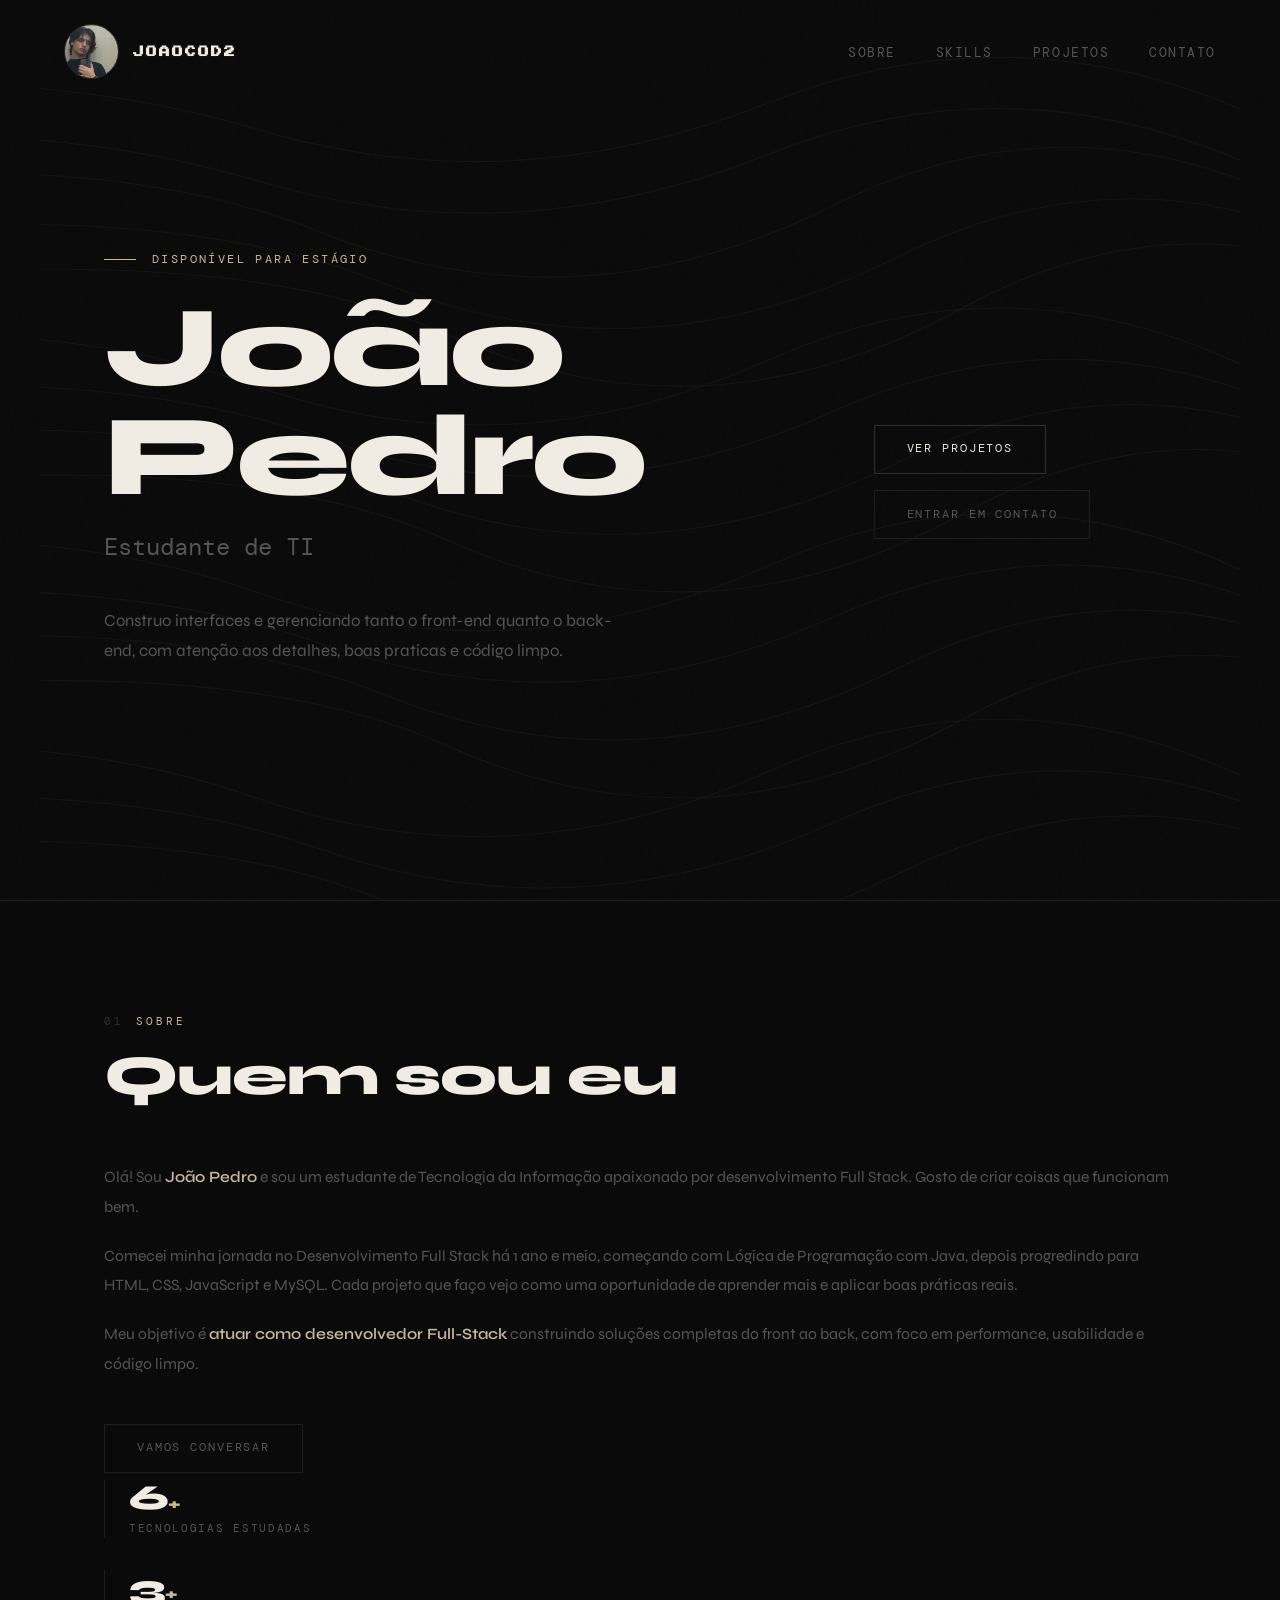
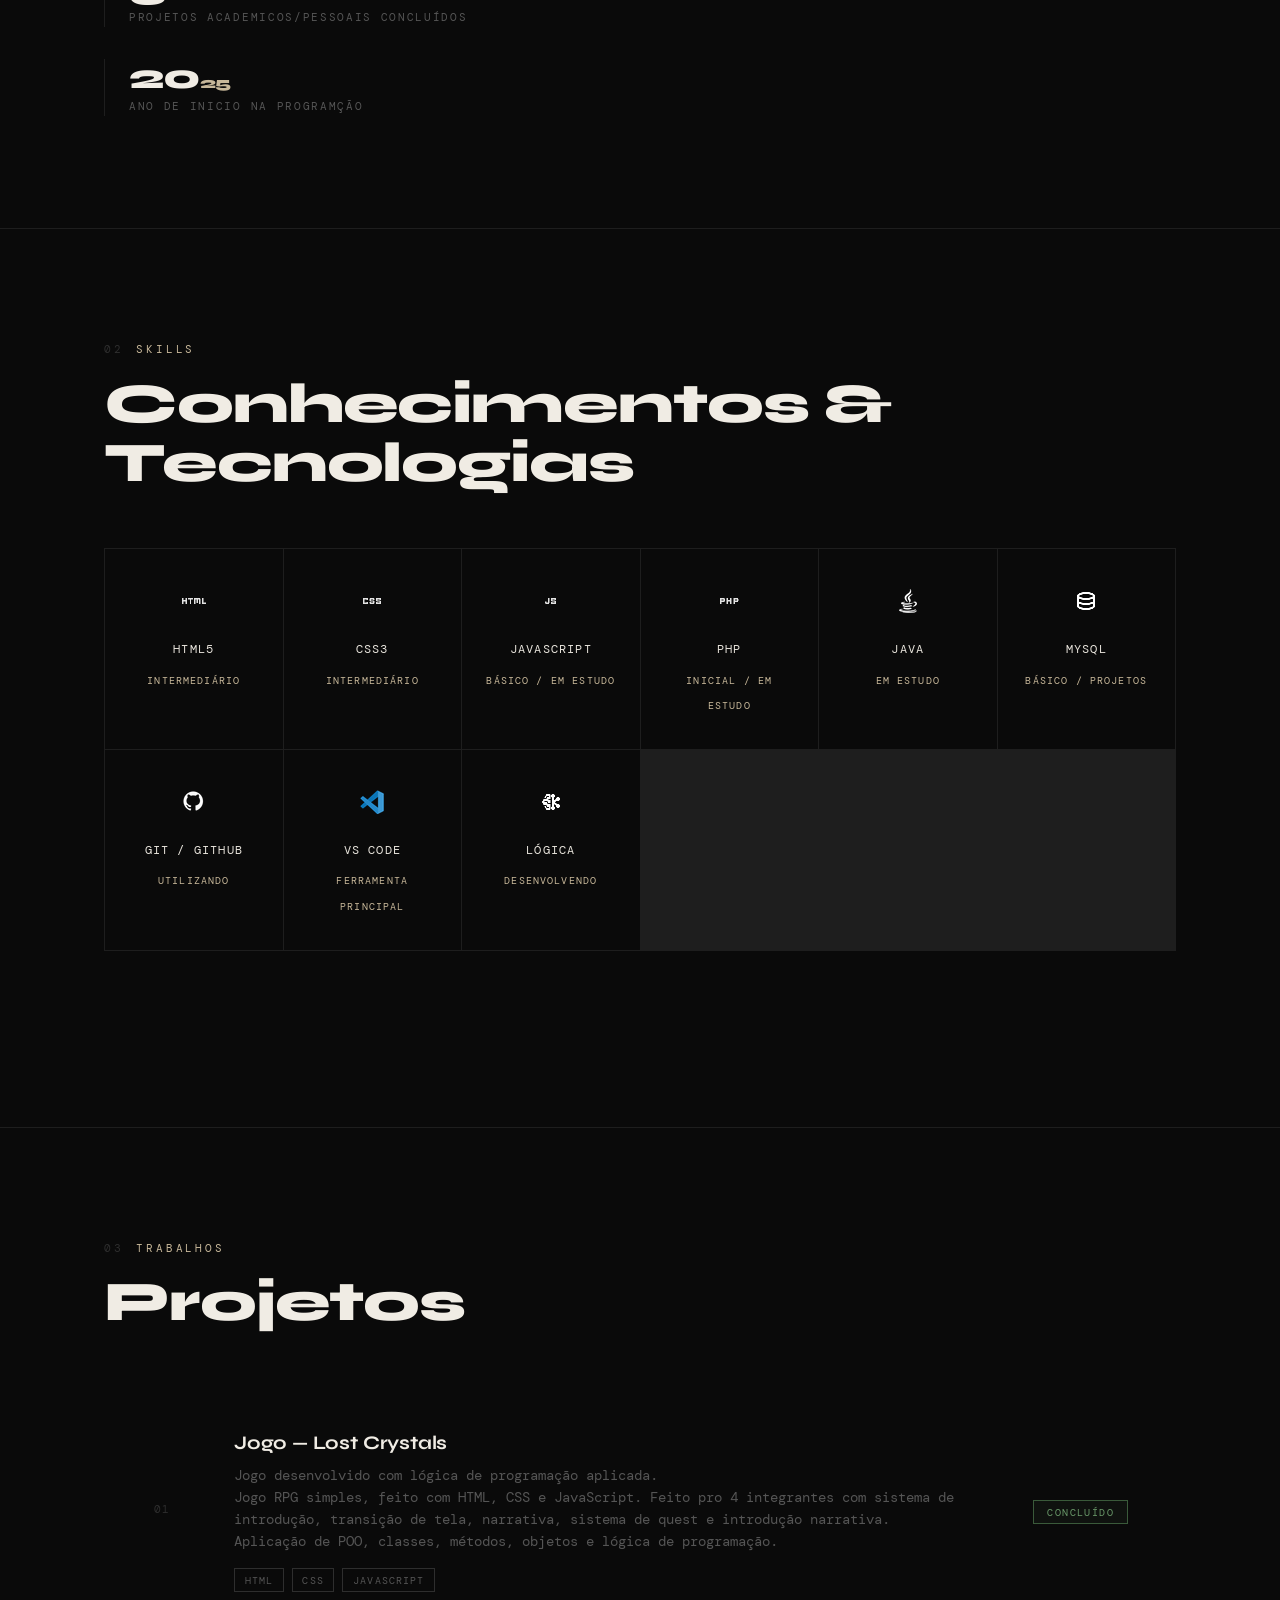
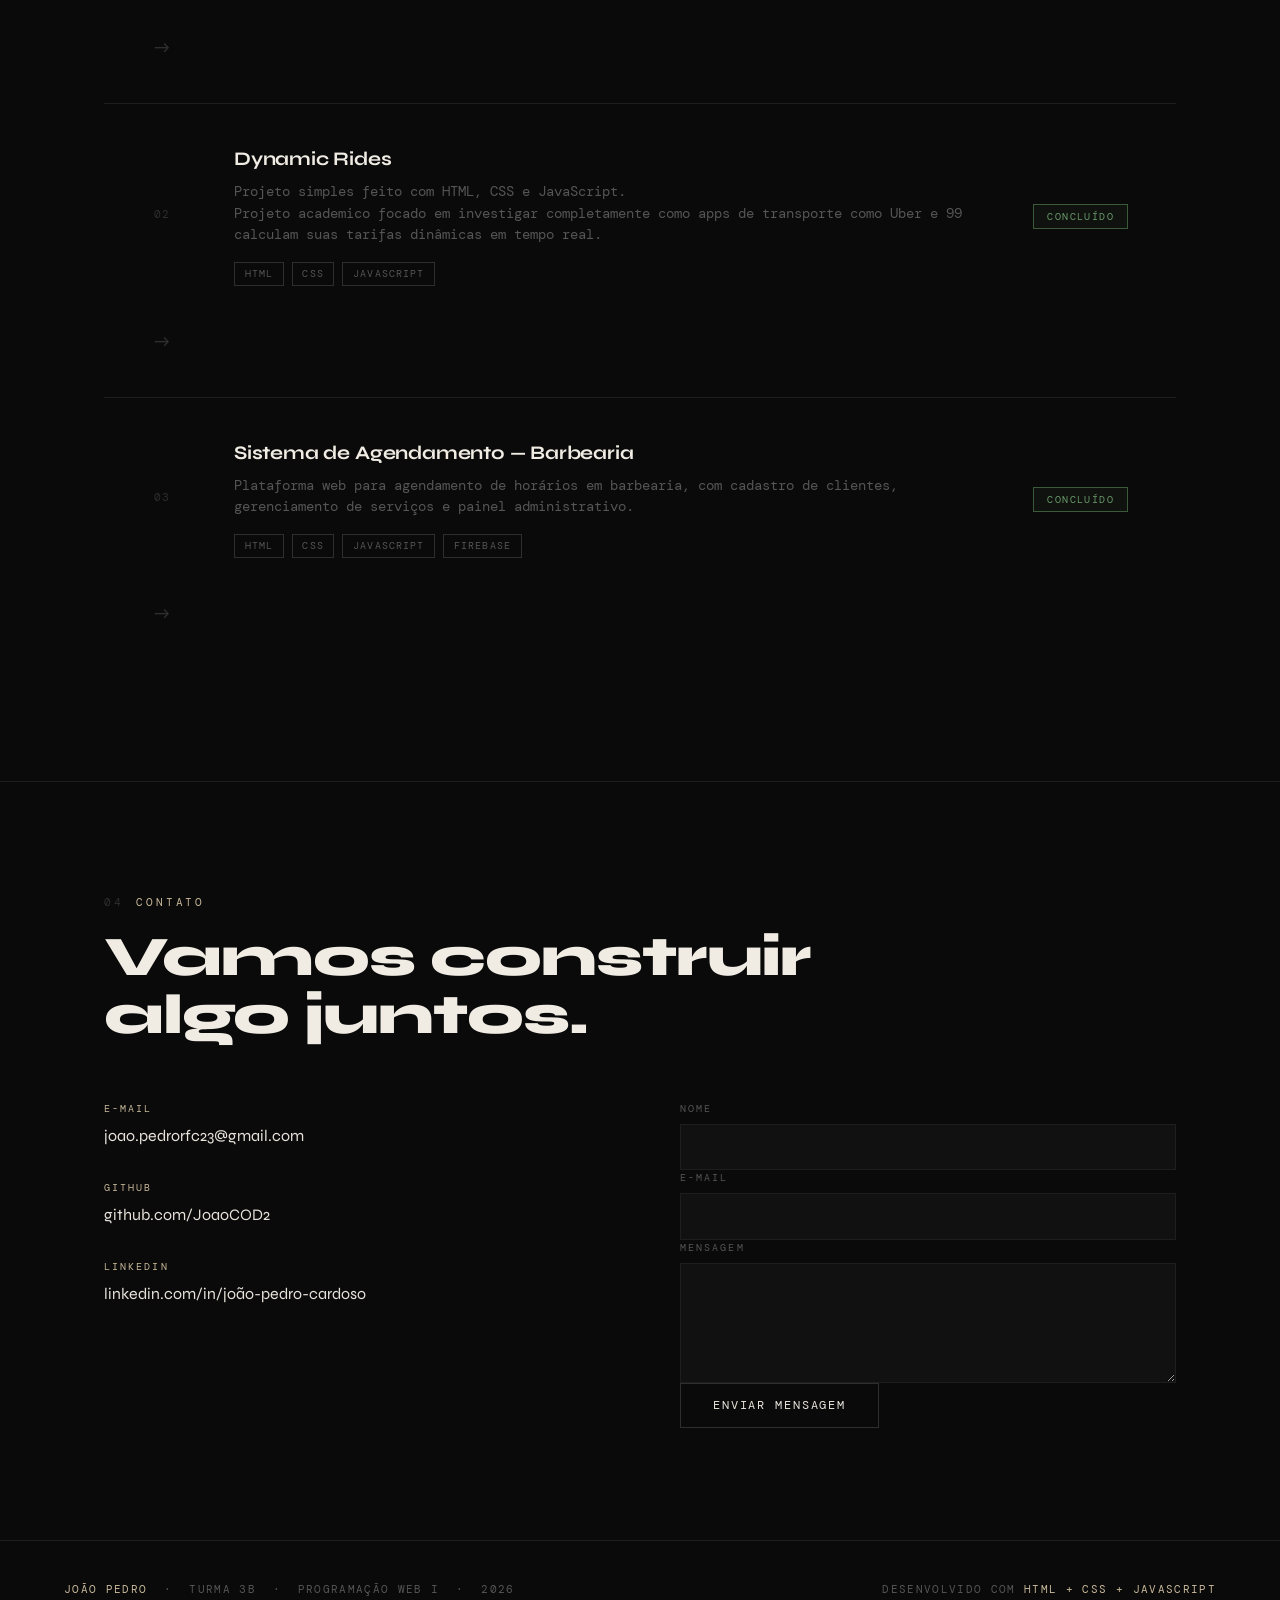
==== commit 69b98225: "Adicionando JavaScript no footer" ====
--- a/index.html
+++ b/index.html
@@ -313,7 +313,7 @@
       2026
     </p>
     <p class="footer-text">
-      Desenvolvido com <span class="footer-accent">HTML + CSS</span>
+      Desenvolvido com <span class="footer-accent">HTML + CSS + JavaScript</span>
     </p>
   </footer>
   <script>
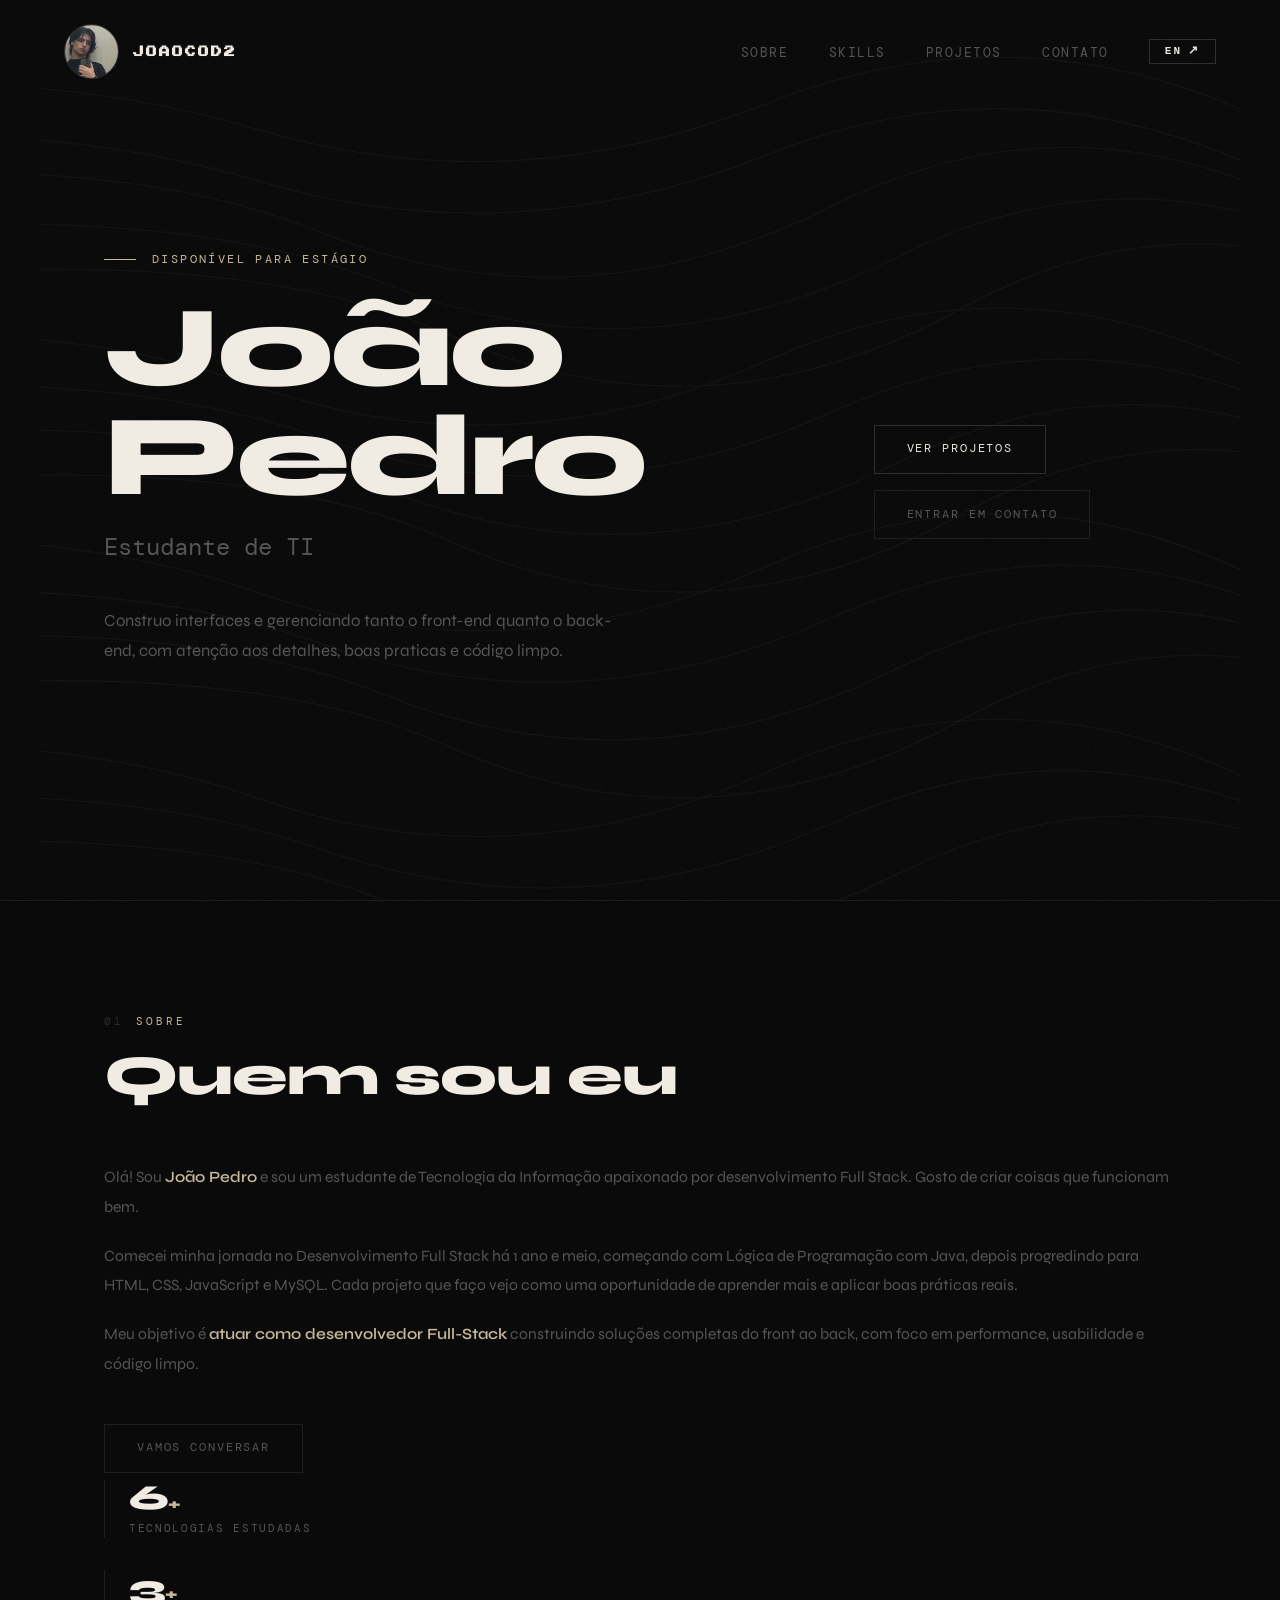
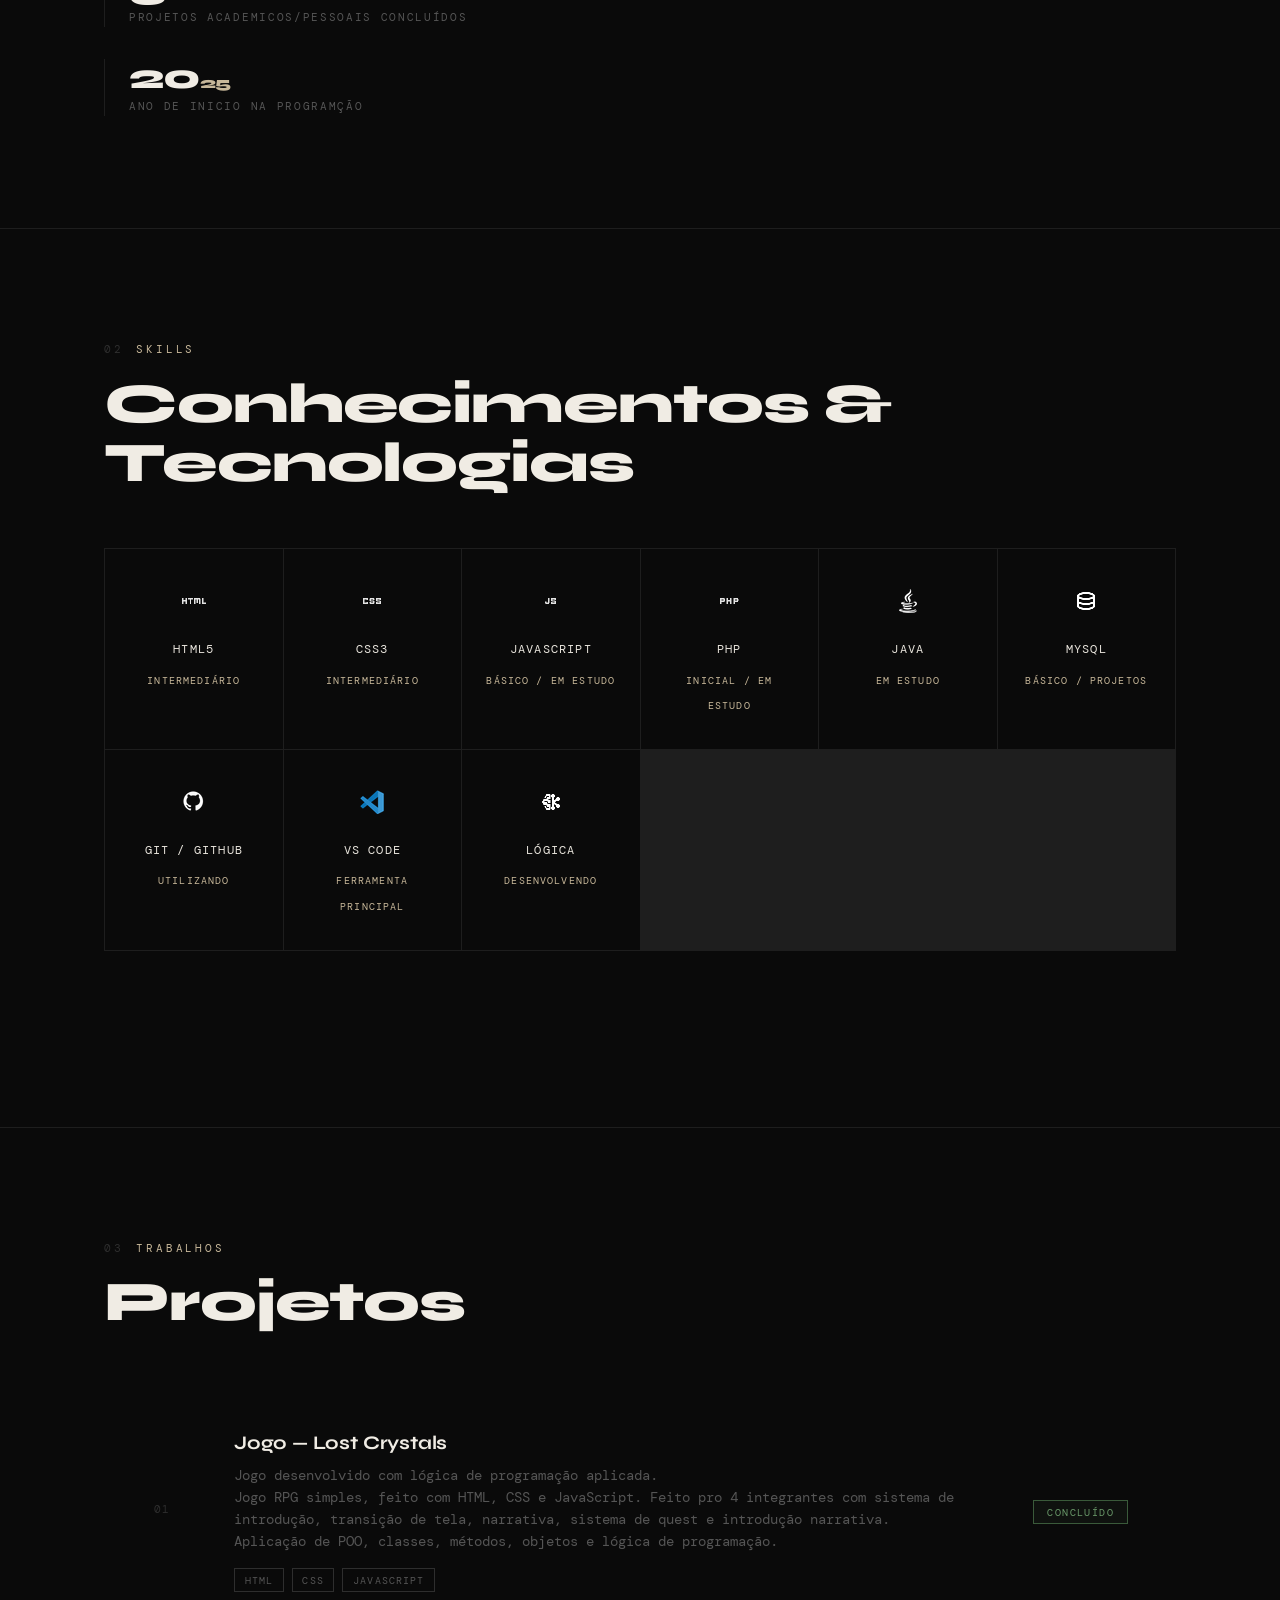
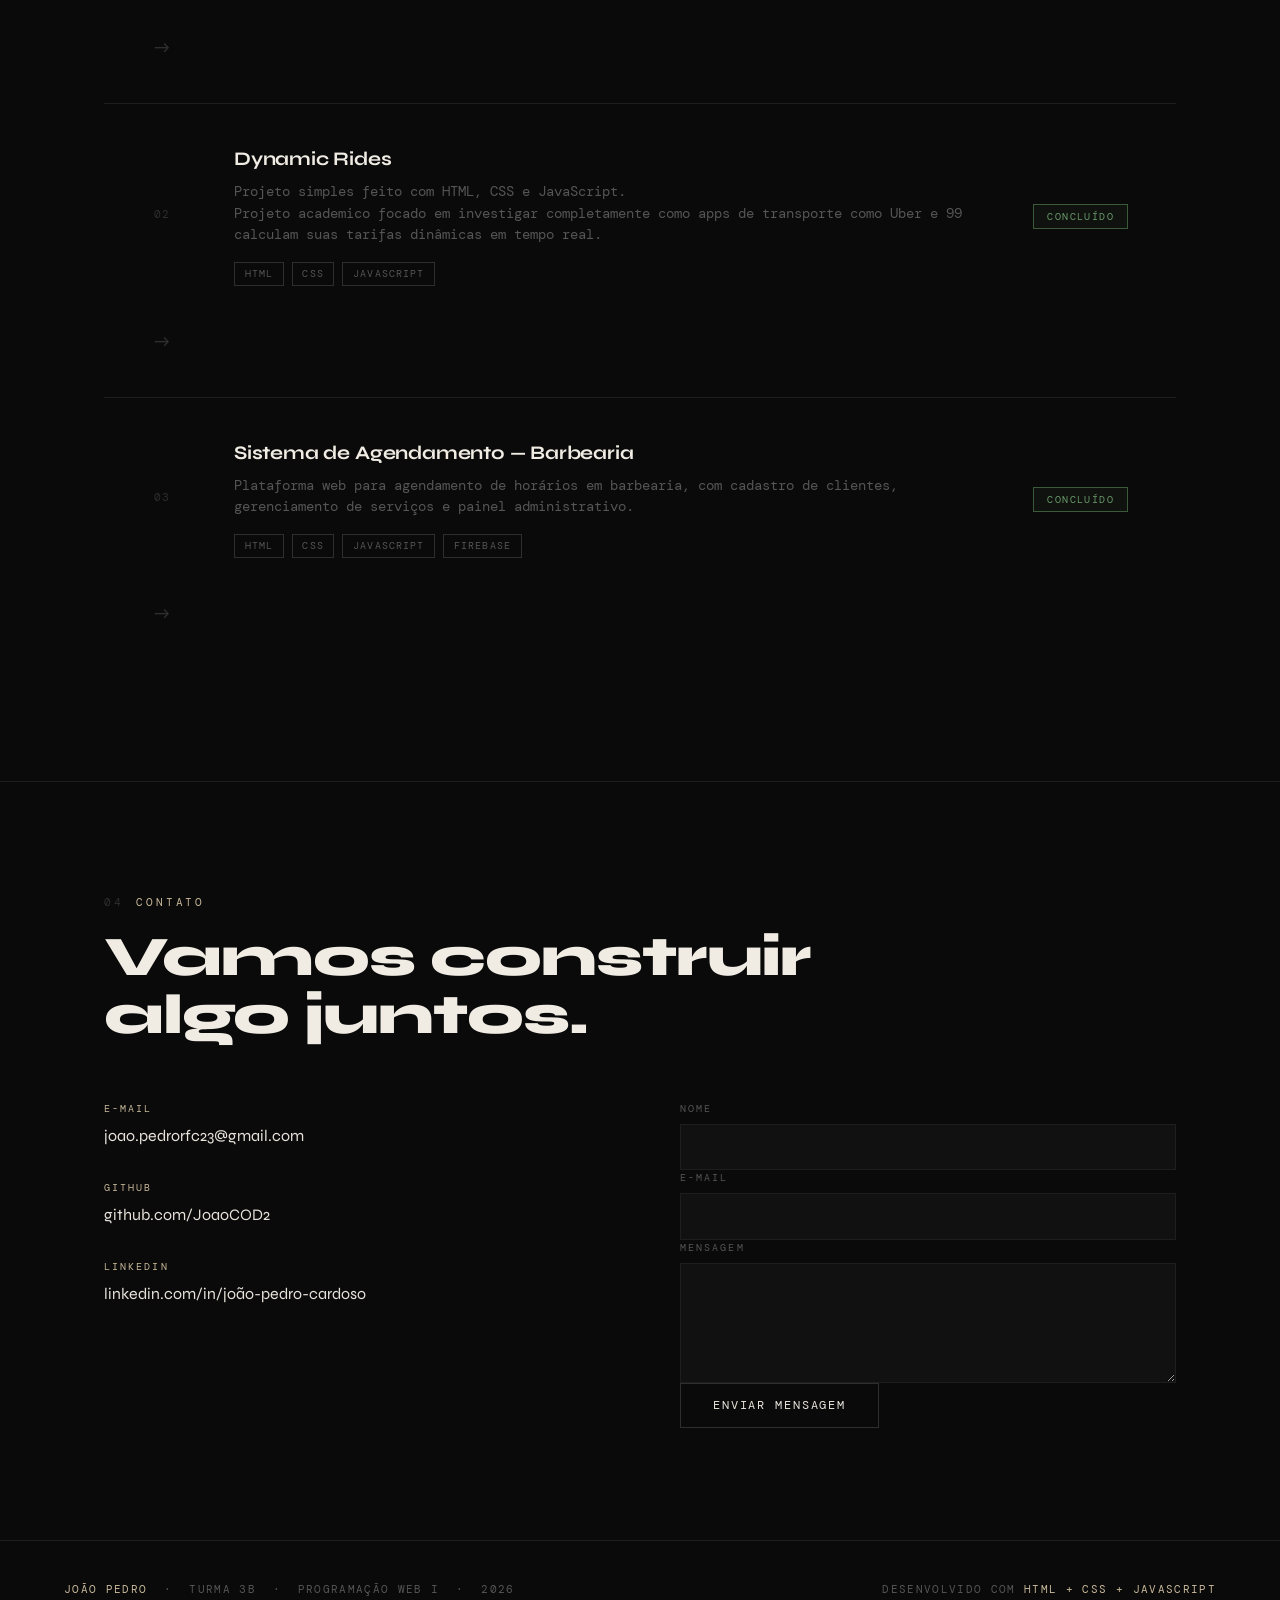
==== commit 1fa959f9: "feat: add language switch button" ====
--- a/index.html
+++ b/index.html
@@ -23,6 +23,9 @@
         <li><a href="#conhecimento">Skills</a></li>
         <li><a href="#projetos">Projetos</a></li>
         <li><a href="#contato">Contato</a></li>
+        <a href="/en/index.html" class="language-btn">
+            EN <span>↗</span>
+        </a>
       </ul>
     </nav>
 
--- a/css/style.css
+++ b/css/style.css
@@ -894,4 +894,32 @@
   .hero-name {
     font-size: clamp(2.8rem, 13vw, 5rem);
   }
+}
+
+.language-btn {
+    display: inline-flex;
+    align-items: center;
+    gap: 6px;
+    padding: 1px 15px;
+    border: 1px solid rgba(255, 255, 255, 0.15);
+    color: #e8e5df;
+    text-decoration: none;
+    font-size: 11px;
+    font-weight: 600;
+    letter-spacing: 2px;
+    transition: all 0.3s ease;
+}
+
+.language-btn:hover {
+    border-color: rgba(255, 255, 255, 0.5);
+    background: rgba(255, 255, 255, 0.04);
+}
+
+.language-btn span {
+    font-size: 12px;
+    transition: transform 0.3s ease;
+}
+
+.language-btn:hover span {
+    transform: translate(2px, -2px);
 }
